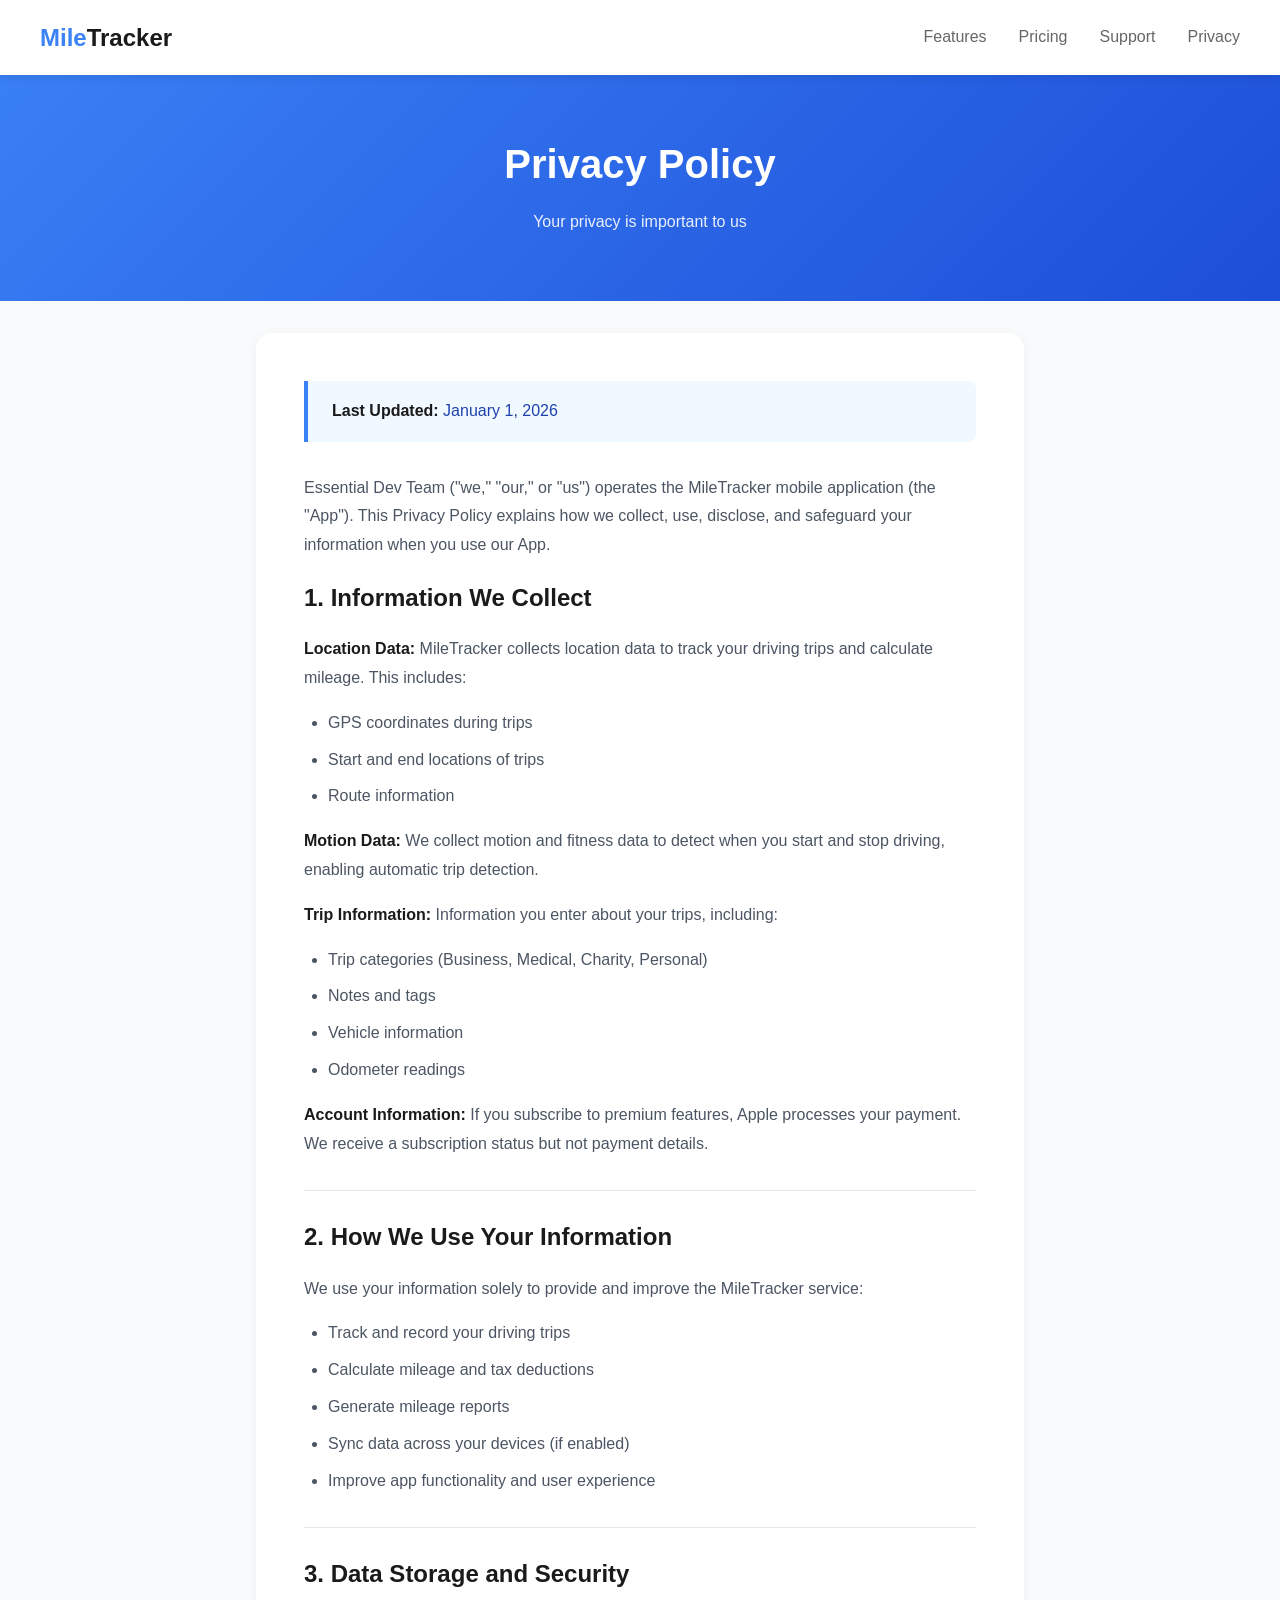
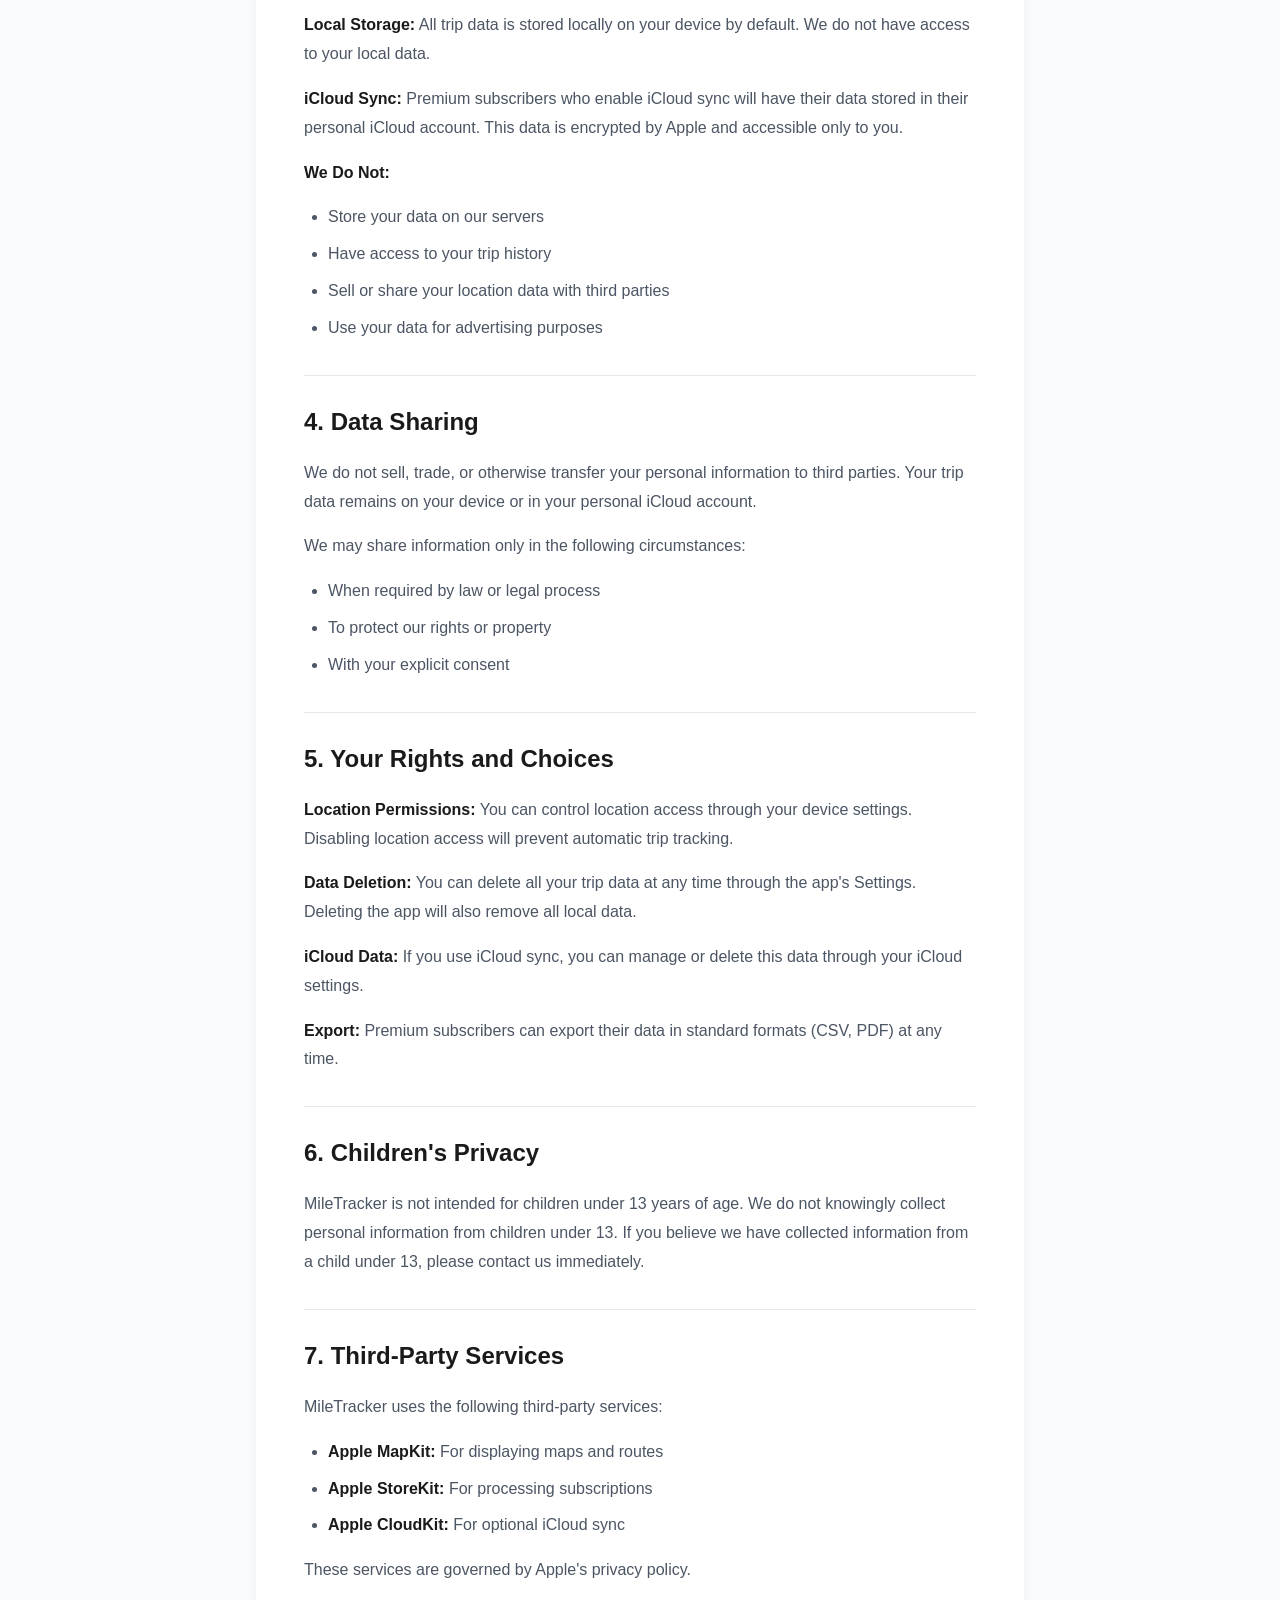
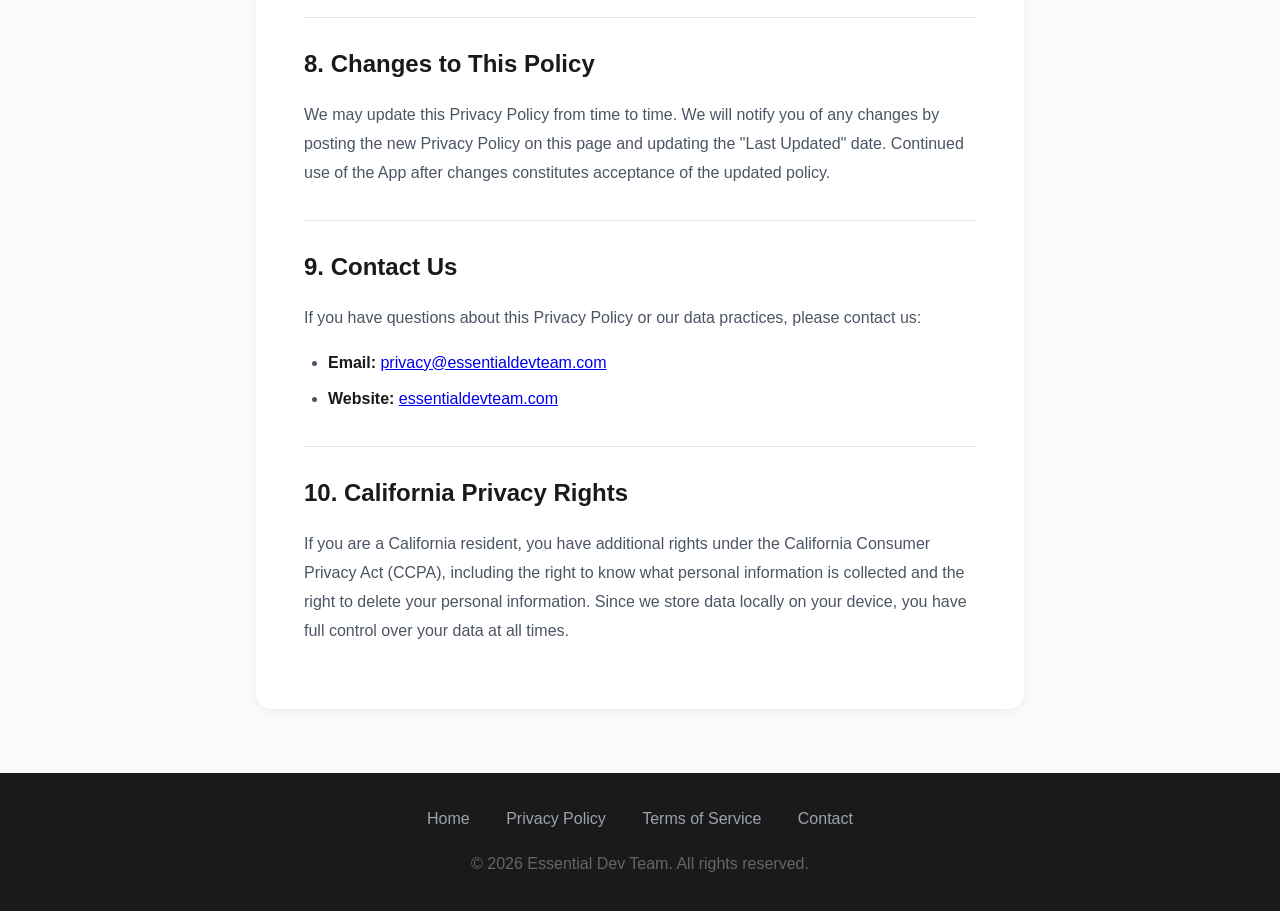
==== privacy.html @ 73c1a6a7 "Add files via upload" ====
<!DOCTYPE html>
<html lang="en">
<head>
    <meta charset="UTF-8">
    <meta name="viewport" content="width=device-width, initial-scale=1.0">
    <title>Privacy Policy - MileTracker</title>
    <meta name="description" content="MileTracker Privacy Policy. Learn how we collect, use, and protect your data.">
    
    <style>
        * {
            margin: 0;
            padding: 0;
            box-sizing: border-box;
        }
        
        body {
            font-family: -apple-system, BlinkMacSystemFont, 'Segoe UI', Roboto, Oxygen, Ubuntu, sans-serif;
            line-height: 1.8;
            color: #1a1a1a;
            background: #f8fafc;
        }
        
        /* Navigation */
        nav {
            background: white;
            padding: 1rem 2rem;
            position: fixed;
            width: 100%;
            top: 0;
            z-index: 100;
            box-shadow: 0 2px 10px rgba(0,0,0,0.1);
        }
        
        nav .container {
            max-width: 1200px;
            margin: 0 auto;
            display: flex;
            justify-content: space-between;
            align-items: center;
        }
        
        .logo {
            font-size: 1.5rem;
            font-weight: 700;
            color: #3B82F6;
            text-decoration: none;
        }
        
        .logo span {
            color: #1a1a1a;
        }
        
        nav ul {
            display: flex;
            list-style: none;
            gap: 2rem;
        }
        
        nav a {
            text-decoration: none;
            color: #666;
            font-weight: 500;
            transition: color 0.3s;
        }
        
        nav a:hover {
            color: #3B82F6;
        }
        
        /* Header */
        .header {
            background: linear-gradient(135deg, #3B82F6 0%, #1D4ED8 100%);
            padding: 8rem 2rem 4rem;
            text-align: center;
            color: white;
        }
        
        .header h1 {
            font-size: 2.5rem;
            margin-bottom: 0.5rem;
        }
        
        .header p {
            opacity: 0.9;
        }
        
        /* Content */
        .content {
            max-width: 800px;
            margin: 2rem auto 4rem;
            padding: 0 1rem;
        }
        
        .policy-card {
            background: white;
            border-radius: 16px;
            padding: 3rem;
            box-shadow: 0 2px 10px rgba(0,0,0,0.05);
        }
        
        .policy-card h2 {
            color: #1a1a1a;
            font-size: 1.5rem;
            margin-top: 2rem;
            margin-bottom: 1rem;
            padding-top: 1.5rem;
            border-top: 1px solid #e5e7eb;
        }
        
        .policy-card h2:first-of-type {
            margin-top: 0;
            padding-top: 0;
            border-top: none;
        }
        
        .policy-card p {
            color: #4b5563;
            margin-bottom: 1rem;
        }
        
        .policy-card ul {
            color: #4b5563;
            margin-left: 1.5rem;
            margin-bottom: 1rem;
        }
        
        .policy-card li {
            margin-bottom: 0.5rem;
        }
        
        .policy-card strong {
            color: #1a1a1a;
        }
        
        .last-updated {
            background: #f0f9ff;
            border-left: 4px solid #3B82F6;
            padding: 1rem 1.5rem;
            margin-bottom: 2rem;
            border-radius: 0 8px 8px 0;
        }
        
        .last-updated p {
            margin: 0;
            color: #1e40af;
        }
        
        /* Footer */
        footer {
            background: #1a1a1a;
            color: white;
            padding: 2rem;
            text-align: center;
        }
        
        footer a {
            color: #9ca3af;
            text-decoration: none;
            margin: 0 1rem;
        }
        
        footer a:hover {
            color: #3B82F6;
        }
        
        footer p {
            margin-top: 1rem;
            color: #666;
        }
        
        @media (max-width: 768px) {
            nav ul {
                display: none;
            }
            
            .header h1 {
                font-size: 2rem;
            }
            
            .policy-card {
                padding: 1.5rem;
            }
        }
    </style>
</head>
<body>
    <!-- Navigation -->
    <nav>
        <div class="container">
            <a href="index.html" class="logo">Mile<span>Tracker</span></a>
            <ul>
                <li><a href="index.html#features">Features</a></li>
                <li><a href="index.html#pricing">Pricing</a></li>
                <li><a href="support.html">Support</a></li>
                <li><a href="privacy.html">Privacy</a></li>
            </ul>
        </div>
    </nav>

    <!-- Header -->
    <section class="header">
        <h1>Privacy Policy</h1>
        <p>Your privacy is important to us</p>
    </section>

    <!-- Content -->
    <div class="content">
        <div class="policy-card">
            <div class="last-updated">
                <p><strong>Last Updated:</strong> January 1, 2026</p>
            </div>

            <p>Essential Dev Team ("we," "our," or "us") operates the MileTracker mobile application (the "App"). This Privacy Policy explains how we collect, use, disclose, and safeguard your information when you use our App.</p>

            <h2>1. Information We Collect</h2>
            
            <p><strong>Location Data:</strong> MileTracker collects location data to track your driving trips and calculate mileage. This includes:</p>
            <ul>
                <li>GPS coordinates during trips</li>
                <li>Start and end locations of trips</li>
                <li>Route information</li>
            </ul>
            
            <p><strong>Motion Data:</strong> We collect motion and fitness data to detect when you start and stop driving, enabling automatic trip detection.</p>
            
            <p><strong>Trip Information:</strong> Information you enter about your trips, including:</p>
            <ul>
                <li>Trip categories (Business, Medical, Charity, Personal)</li>
                <li>Notes and tags</li>
                <li>Vehicle information</li>
                <li>Odometer readings</li>
            </ul>
            
            <p><strong>Account Information:</strong> If you subscribe to premium features, Apple processes your payment. We receive a subscription status but not payment details.</p>

            <h2>2. How We Use Your Information</h2>
            
            <p>We use your information solely to provide and improve the MileTracker service:</p>
            <ul>
                <li>Track and record your driving trips</li>
                <li>Calculate mileage and tax deductions</li>
                <li>Generate mileage reports</li>
                <li>Sync data across your devices (if enabled)</li>
                <li>Improve app functionality and user experience</li>
            </ul>

            <h2>3. Data Storage and Security</h2>
            
            <p><strong>Local Storage:</strong> All trip data is stored locally on your device by default. We do not have access to your local data.</p>
            
            <p><strong>iCloud Sync:</strong> Premium subscribers who enable iCloud sync will have their data stored in their personal iCloud account. This data is encrypted by Apple and accessible only to you.</p>
            
            <p><strong>We Do Not:</strong></p>
            <ul>
                <li>Store your data on our servers</li>
                <li>Have access to your trip history</li>
                <li>Sell or share your location data with third parties</li>
                <li>Use your data for advertising purposes</li>
            </ul>

            <h2>4. Data Sharing</h2>
            
            <p>We do not sell, trade, or otherwise transfer your personal information to third parties. Your trip data remains on your device or in your personal iCloud account.</p>
            
            <p>We may share information only in the following circumstances:</p>
            <ul>
                <li>When required by law or legal process</li>
                <li>To protect our rights or property</li>
                <li>With your explicit consent</li>
            </ul>

            <h2>5. Your Rights and Choices</h2>
            
            <p><strong>Location Permissions:</strong> You can control location access through your device settings. Disabling location access will prevent automatic trip tracking.</p>
            
            <p><strong>Data Deletion:</strong> You can delete all your trip data at any time through the app's Settings. Deleting the app will also remove all local data.</p>
            
            <p><strong>iCloud Data:</strong> If you use iCloud sync, you can manage or delete this data through your iCloud settings.</p>
            
            <p><strong>Export:</strong> Premium subscribers can export their data in standard formats (CSV, PDF) at any time.</p>

            <h2>6. Children's Privacy</h2>
            
            <p>MileTracker is not intended for children under 13 years of age. We do not knowingly collect personal information from children under 13. If you believe we have collected information from a child under 13, please contact us immediately.</p>

            <h2>7. Third-Party Services</h2>
            
            <p>MileTracker uses the following third-party services:</p>
            <ul>
                <li><strong>Apple MapKit:</strong> For displaying maps and routes</li>
                <li><strong>Apple StoreKit:</strong> For processing subscriptions</li>
                <li><strong>Apple CloudKit:</strong> For optional iCloud sync</li>
            </ul>
            <p>These services are governed by Apple's privacy policy.</p>

            <h2>8. Changes to This Policy</h2>
            
            <p>We may update this Privacy Policy from time to time. We will notify you of any changes by posting the new Privacy Policy on this page and updating the "Last Updated" date. Continued use of the App after changes constitutes acceptance of the updated policy.</p>

            <h2>9. Contact Us</h2>
            
            <p>If you have questions about this Privacy Policy or our data practices, please contact us:</p>
            <ul>
                <li><strong>Email:</strong> <a href="mailto:privacy@essentialdevteam.com">privacy@essentialdevteam.com</a></li>
                <li><strong>Website:</strong> <a href="https://essentialdevteam.com">essentialdevteam.com</a></li>
            </ul>

            <h2>10. California Privacy Rights</h2>
            
            <p>If you are a California resident, you have additional rights under the California Consumer Privacy Act (CCPA), including the right to know what personal information is collected and the right to delete your personal information. Since we store data locally on your device, you have full control over your data at all times.</p>
        </div>
    </div>

    <!-- Footer -->
    <footer>
        <div>
            <a href="index.html">Home</a>
            <a href="privacy.html">Privacy Policy</a>
            <a href="terms.html">Terms of Service</a>
            <a href="mailto:support@essentialdevteam.com">Contact</a>
        </div>
        <p>© 2026 Essential Dev Team. All rights reserved.</p>
    </footer>
</body>
</html>
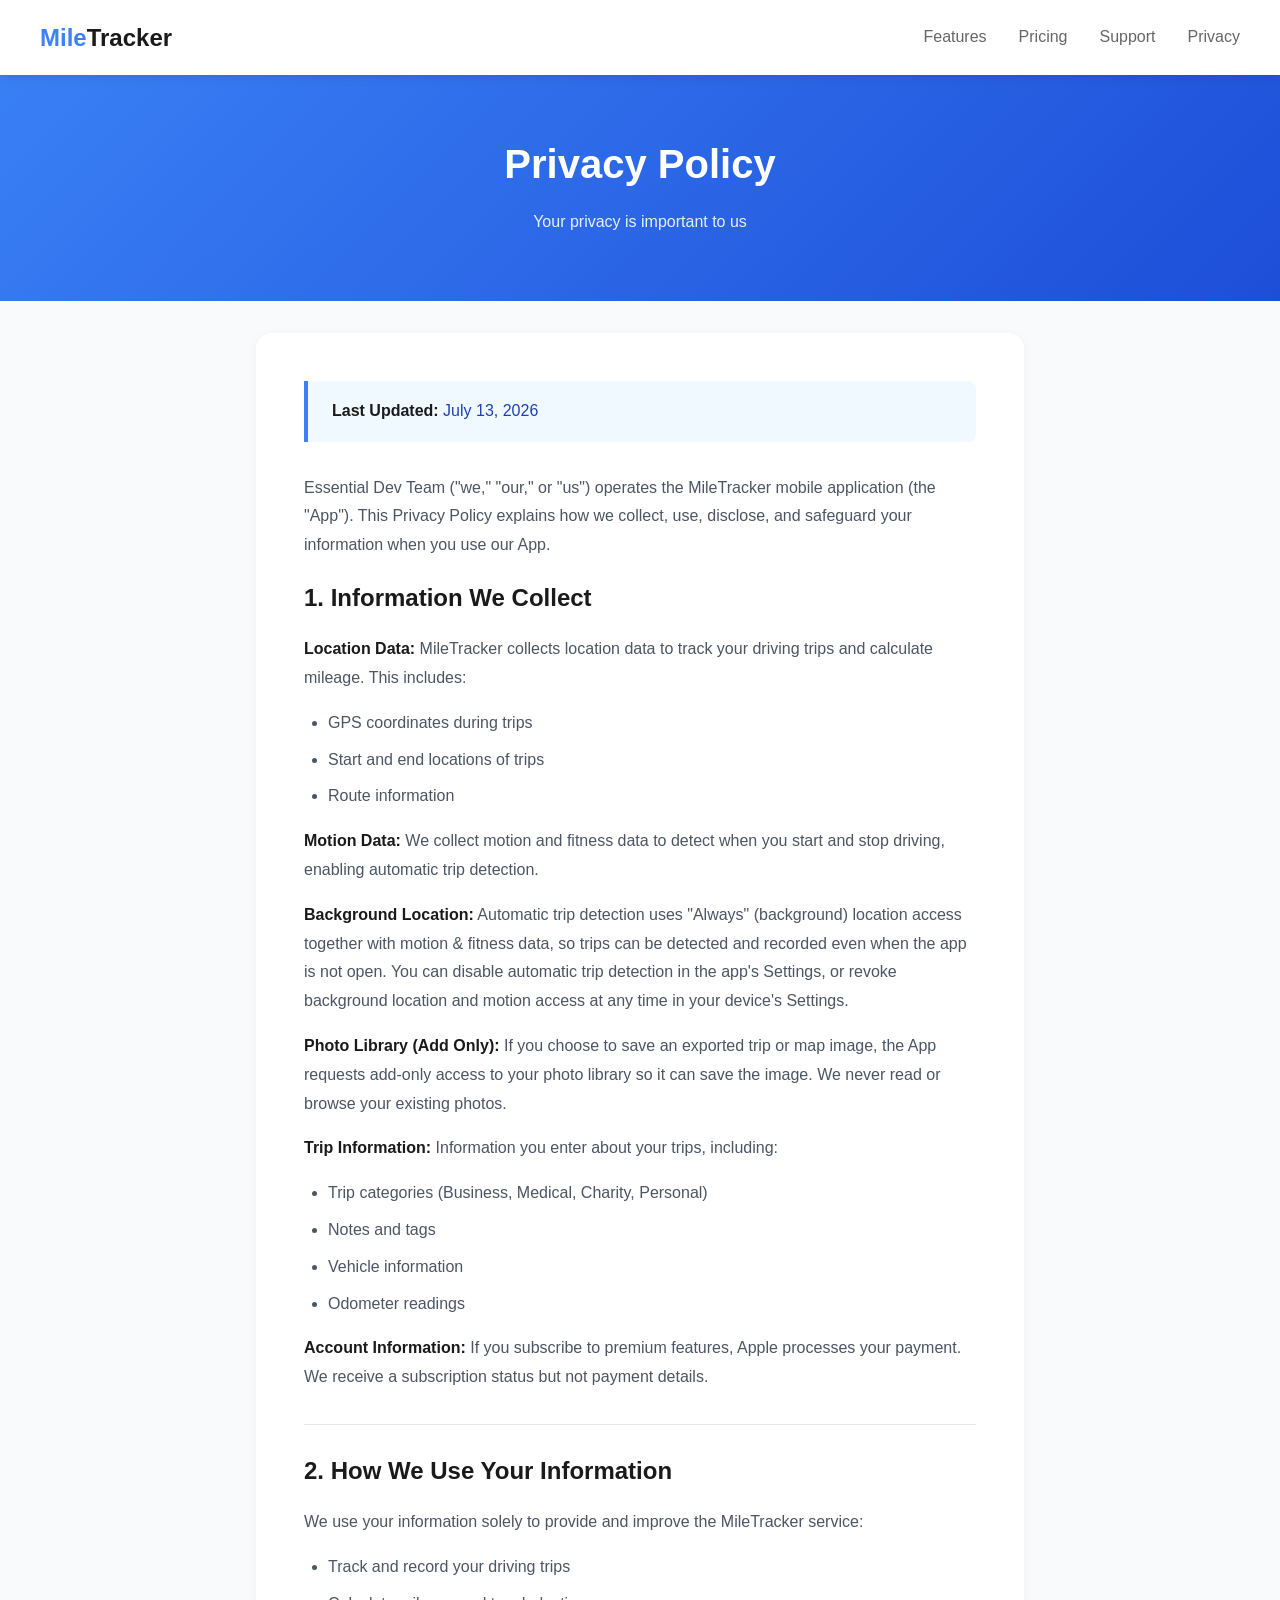
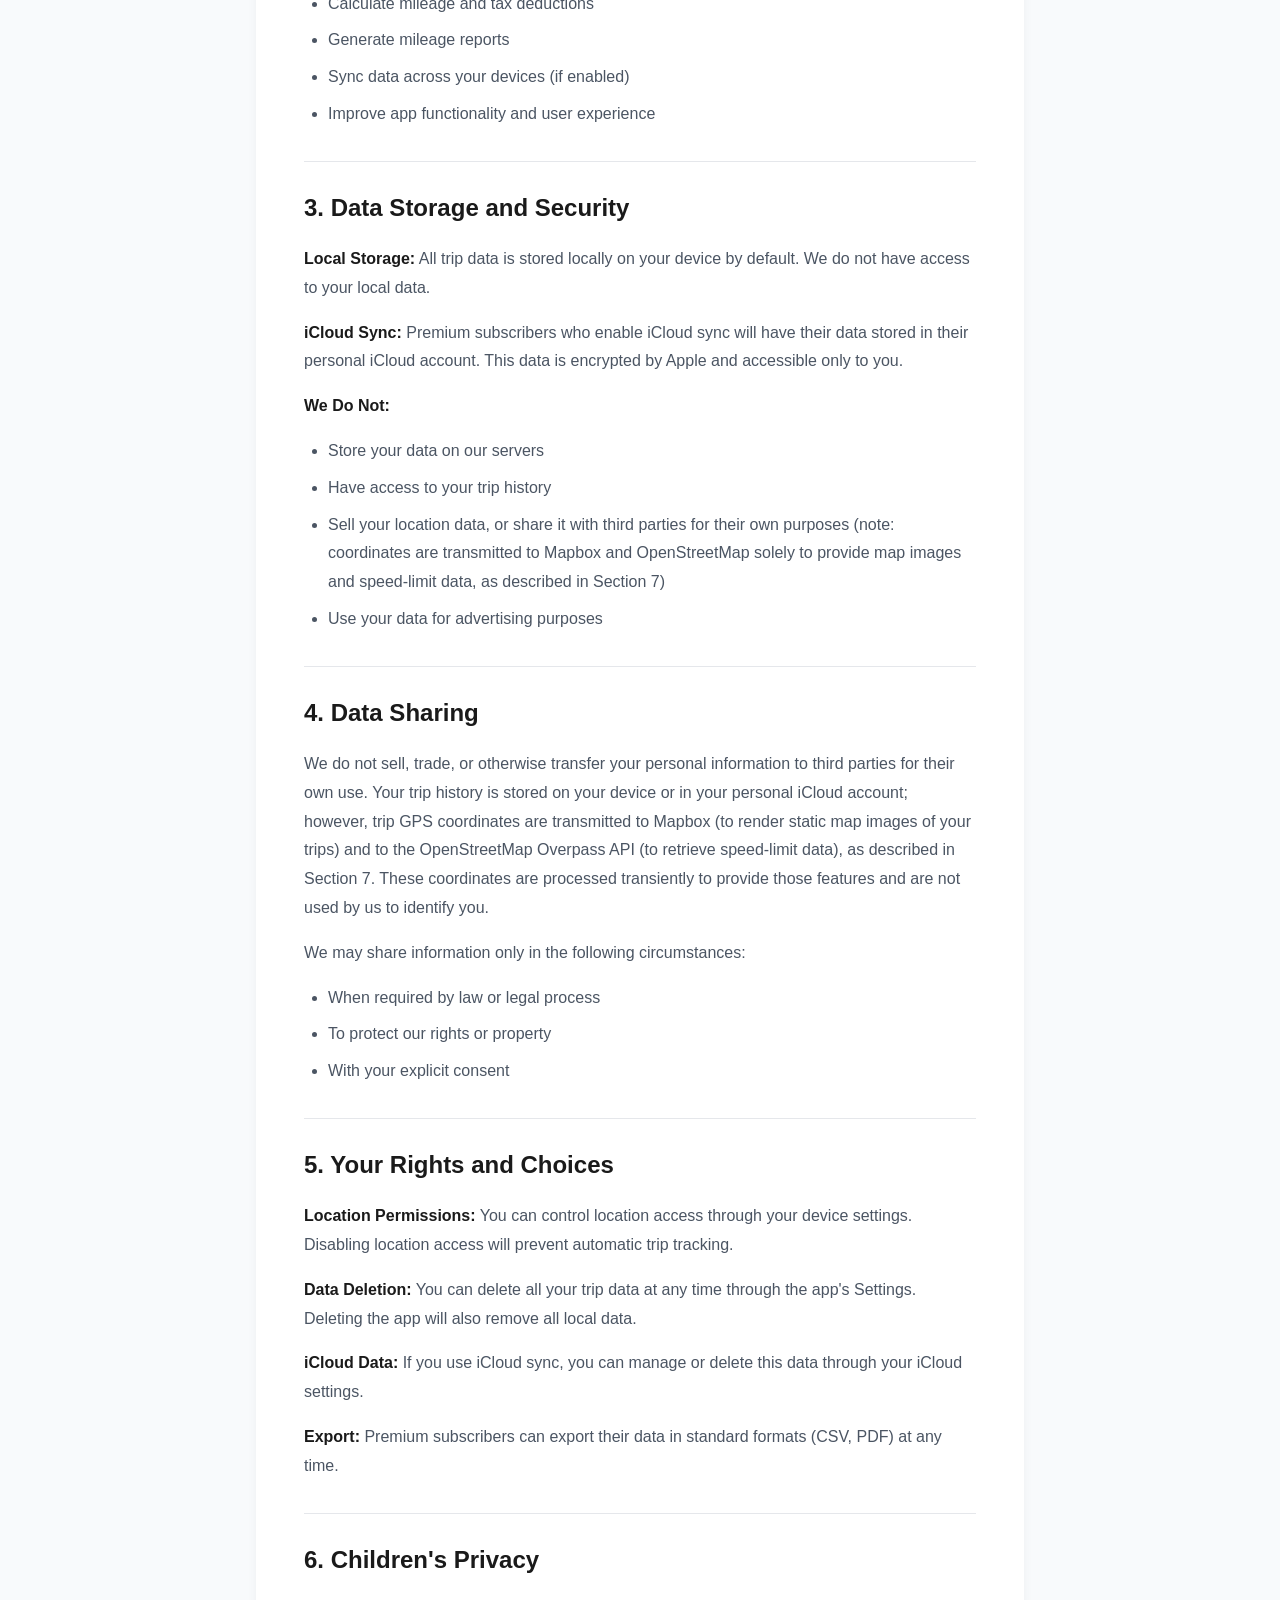
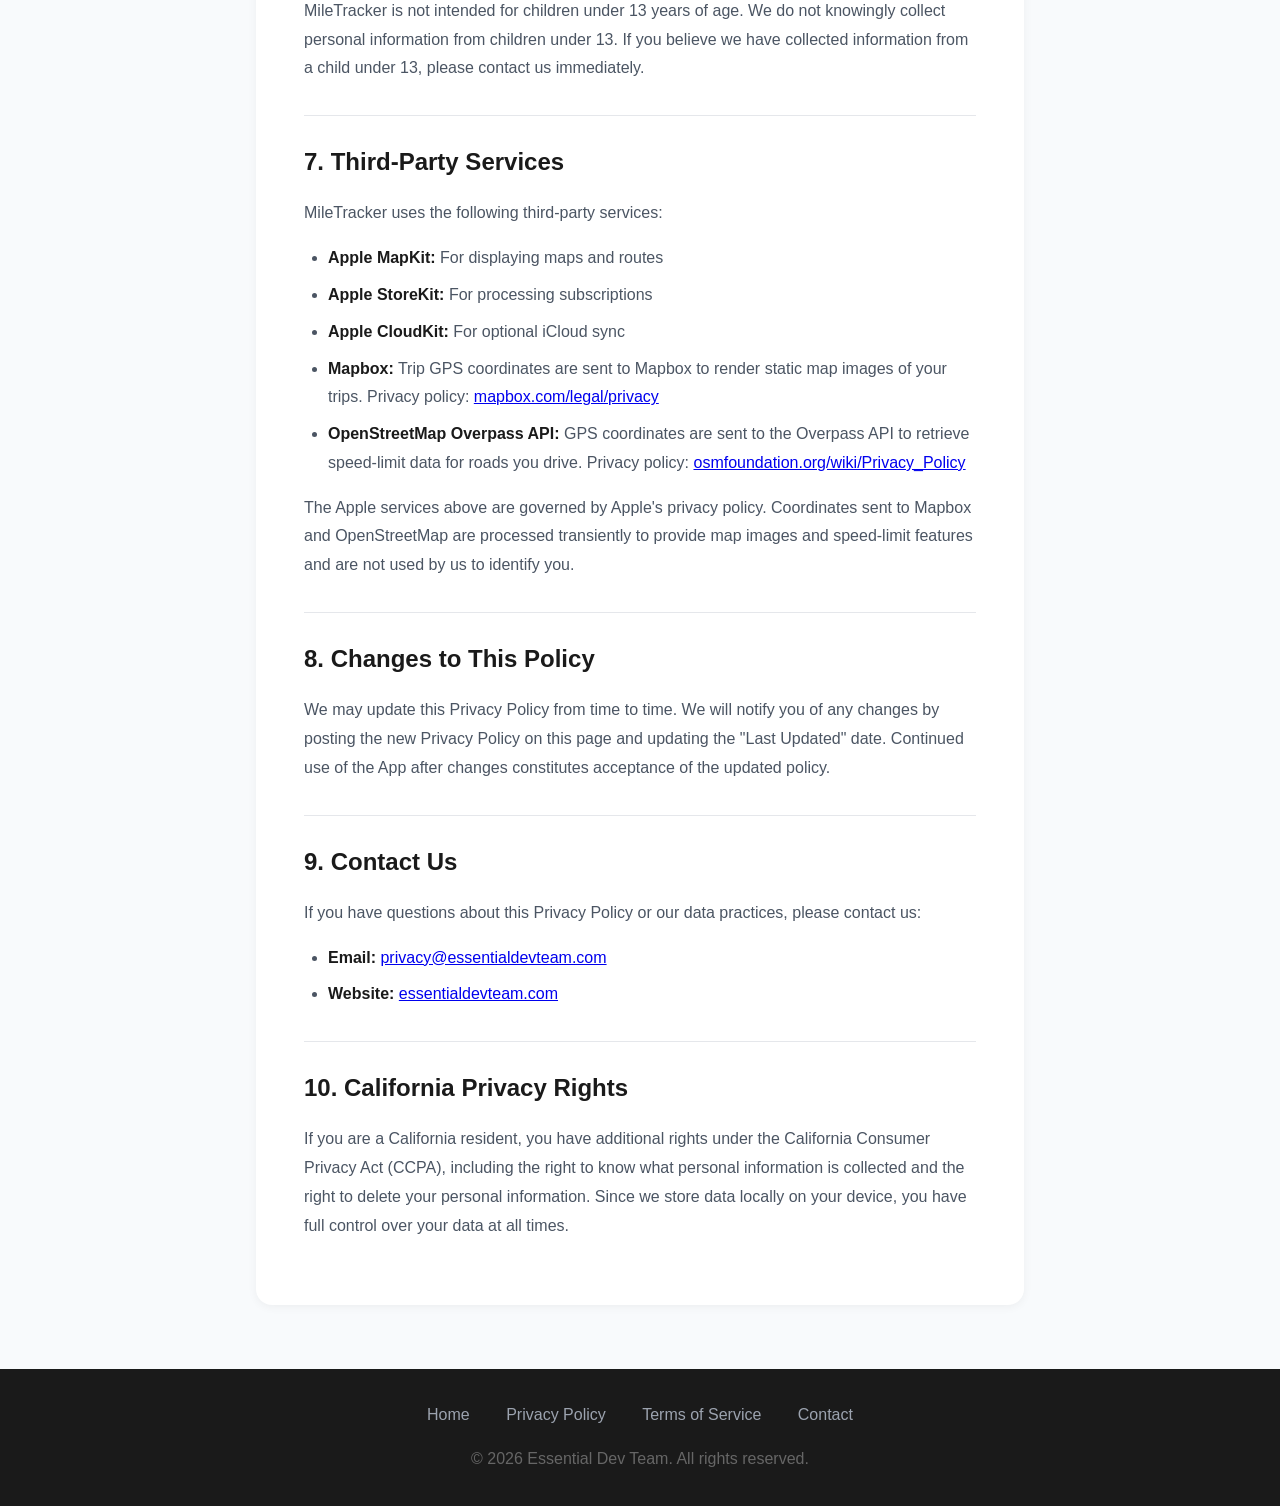
==== commit f7c348d7: "Update privacy policy — accurate backend/third-party disclosures" ====
--- a/privacy.html
+++ b/privacy.html
@@ -207,7 +207,7 @@
     <div class="content">
         <div class="policy-card">
             <div class="last-updated">
-                <p><strong>Last Updated:</strong> January 1, 2026</p>
+                <p><strong>Last Updated:</strong> July 13, 2026</p>
             </div>
 
             <p>Essential Dev Team ("we," "our," or "us") operates the MileTracker mobile application (the "App"). This Privacy Policy explains how we collect, use, disclose, and safeguard your information when you use our App.</p>
@@ -222,6 +222,10 @@
             </ul>
             
             <p><strong>Motion Data:</strong> We collect motion and fitness data to detect when you start and stop driving, enabling automatic trip detection.</p>
+
+            <p><strong>Background Location:</strong> Automatic trip detection uses "Always" (background) location access together with motion &amp; fitness data, so trips can be detected and recorded even when the app is not open. You can disable automatic trip detection in the app's Settings, or revoke background location and motion access at any time in your device's Settings.</p>
+
+            <p><strong>Photo Library (Add Only):</strong> If you choose to save an exported trip or map image, the App requests add-only access to your photo library so it can save the image. We never read or browse your existing photos.</p>
             
             <p><strong>Trip Information:</strong> Information you enter about your trips, including:</p>
             <ul>
@@ -254,13 +258,13 @@
             <ul>
                 <li>Store your data on our servers</li>
                 <li>Have access to your trip history</li>
-                <li>Sell or share your location data with third parties</li>
+                <li>Sell your location data, or share it with third parties for their own purposes (note: coordinates are transmitted to Mapbox and OpenStreetMap solely to provide map images and speed-limit data, as described in Section 7)</li>
                 <li>Use your data for advertising purposes</li>
             </ul>
 
             <h2>4. Data Sharing</h2>
             
-            <p>We do not sell, trade, or otherwise transfer your personal information to third parties. Your trip data remains on your device or in your personal iCloud account.</p>
+            <p>We do not sell, trade, or otherwise transfer your personal information to third parties for their own use. Your trip history is stored on your device or in your personal iCloud account; however, trip GPS coordinates are transmitted to Mapbox (to render static map images of your trips) and to the OpenStreetMap Overpass API (to retrieve speed-limit data), as described in Section 7. These coordinates are processed transiently to provide those features and are not used by us to identify you.</p>
             
             <p>We may share information only in the following circumstances:</p>
             <ul>
@@ -290,8 +294,10 @@
                 <li><strong>Apple MapKit:</strong> For displaying maps and routes</li>
                 <li><strong>Apple StoreKit:</strong> For processing subscriptions</li>
                 <li><strong>Apple CloudKit:</strong> For optional iCloud sync</li>
-            </ul>
-            <p>These services are governed by Apple's privacy policy.</p>
+                <li><strong>Mapbox:</strong> Trip GPS coordinates are sent to Mapbox to render static map images of your trips. Privacy policy: <a href="https://www.mapbox.com/legal/privacy" target="_blank" rel="noopener">mapbox.com/legal/privacy</a></li>
+                <li><strong>OpenStreetMap Overpass API:</strong> GPS coordinates are sent to the Overpass API to retrieve speed-limit data for roads you drive. Privacy policy: <a href="https://osmfoundation.org/wiki/Privacy_Policy" target="_blank" rel="noopener">osmfoundation.org/wiki/Privacy_Policy</a></li>
+            </ul>
+            <p>The Apple services above are governed by Apple's privacy policy. Coordinates sent to Mapbox and OpenStreetMap are processed transiently to provide map images and speed-limit features and are not used by us to identify you.</p>
 
             <h2>8. Changes to This Policy</h2>
             
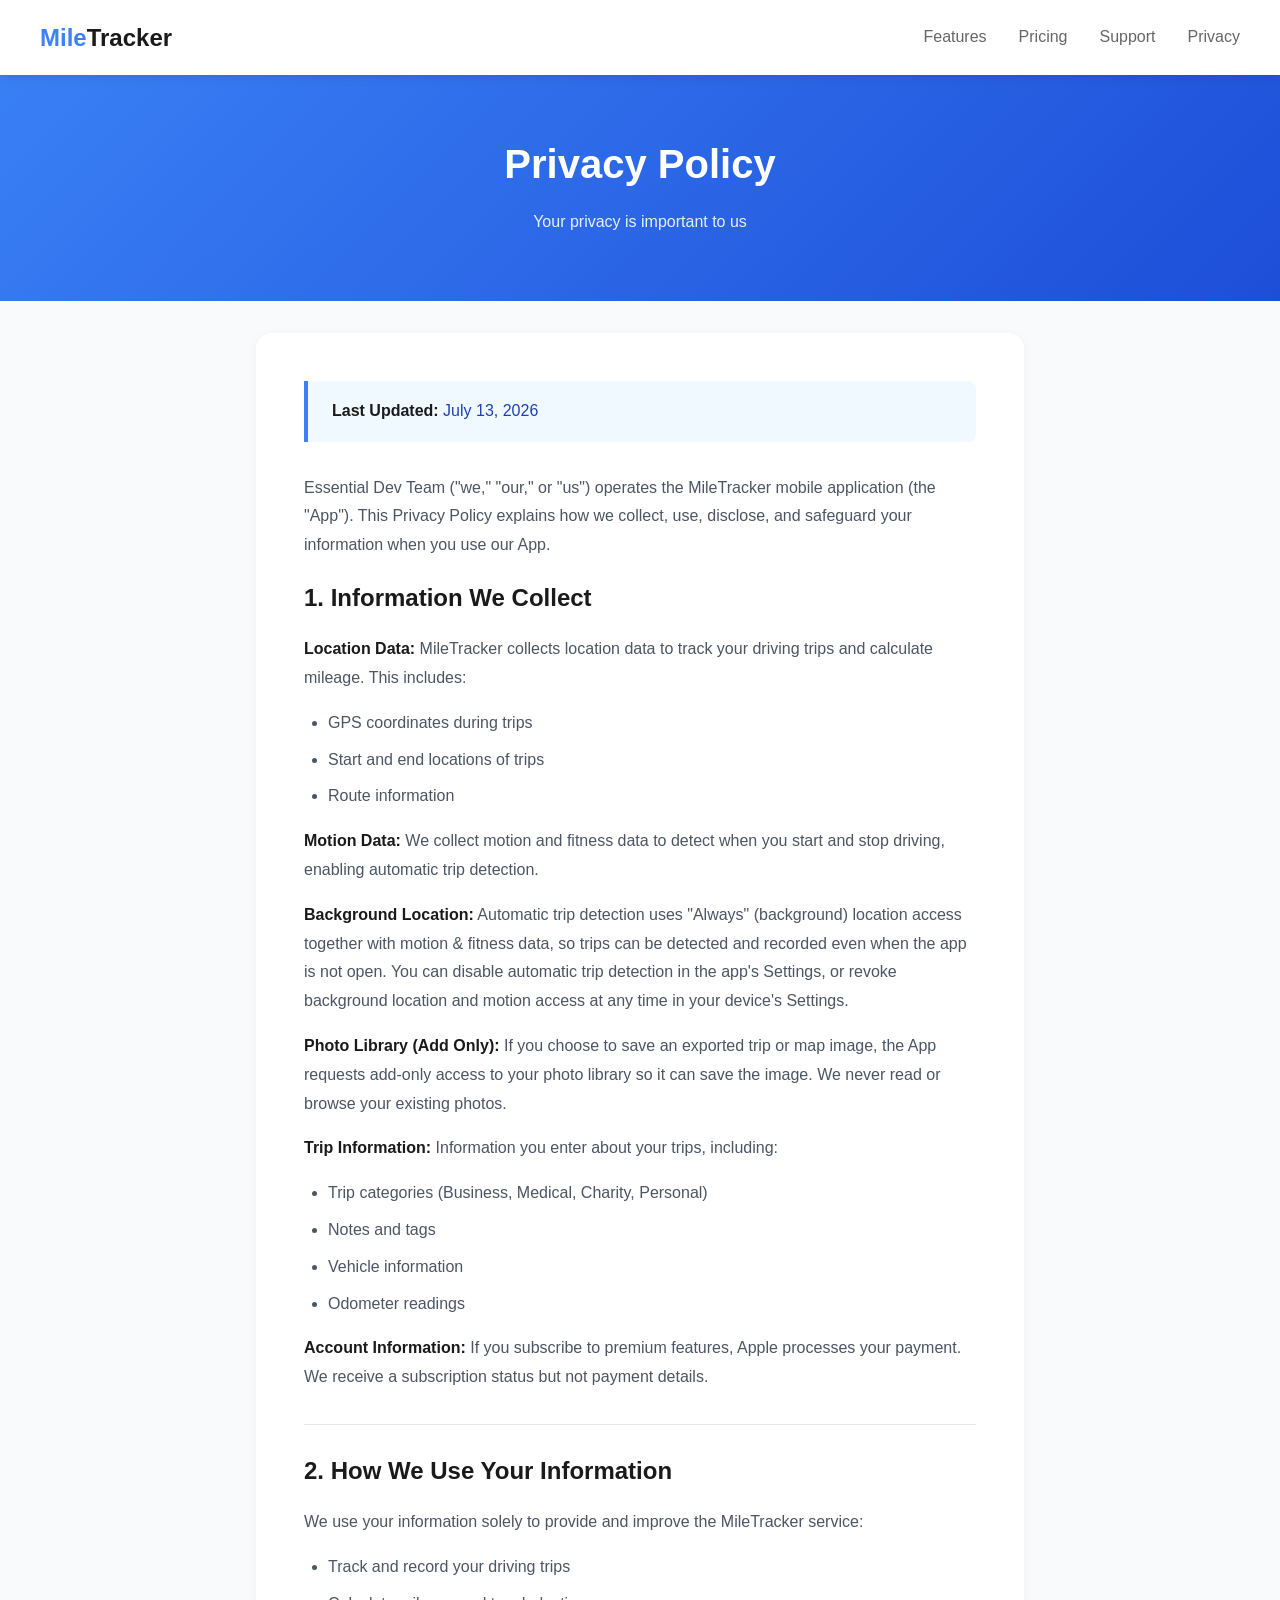
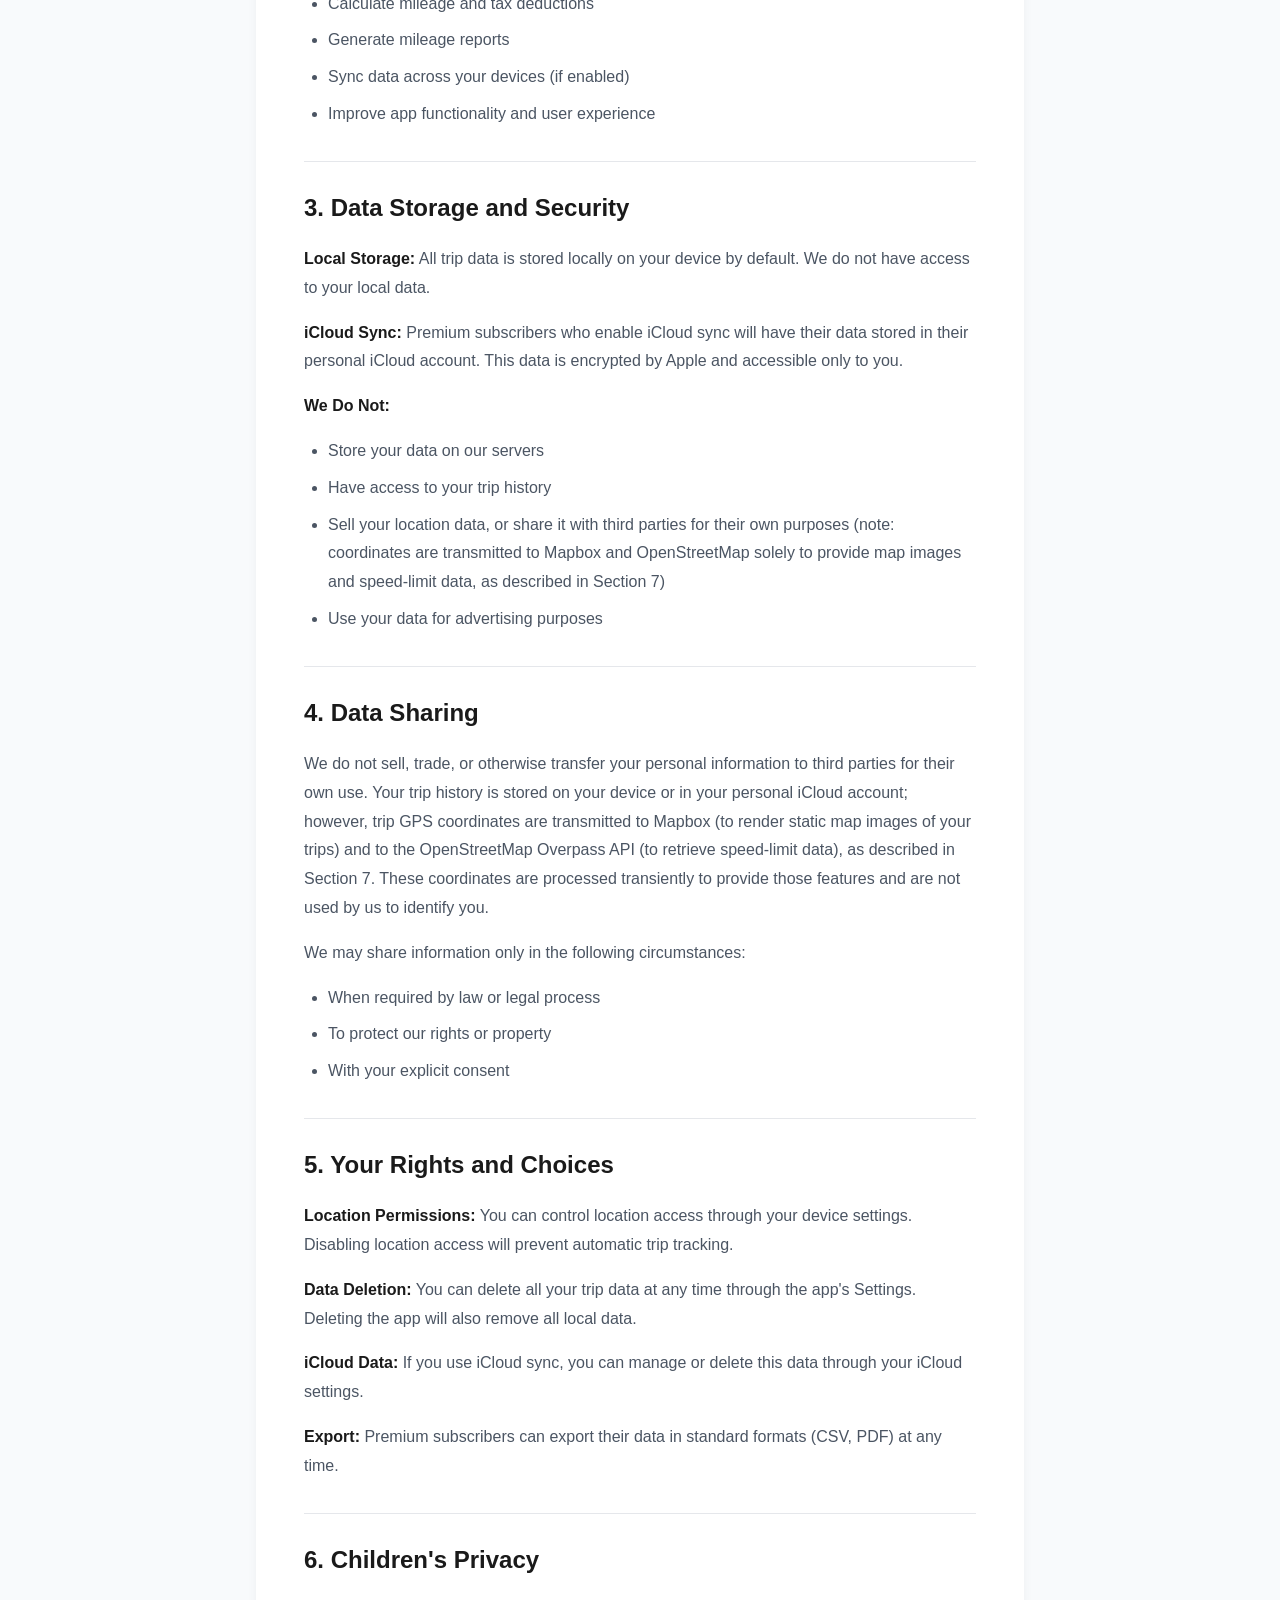
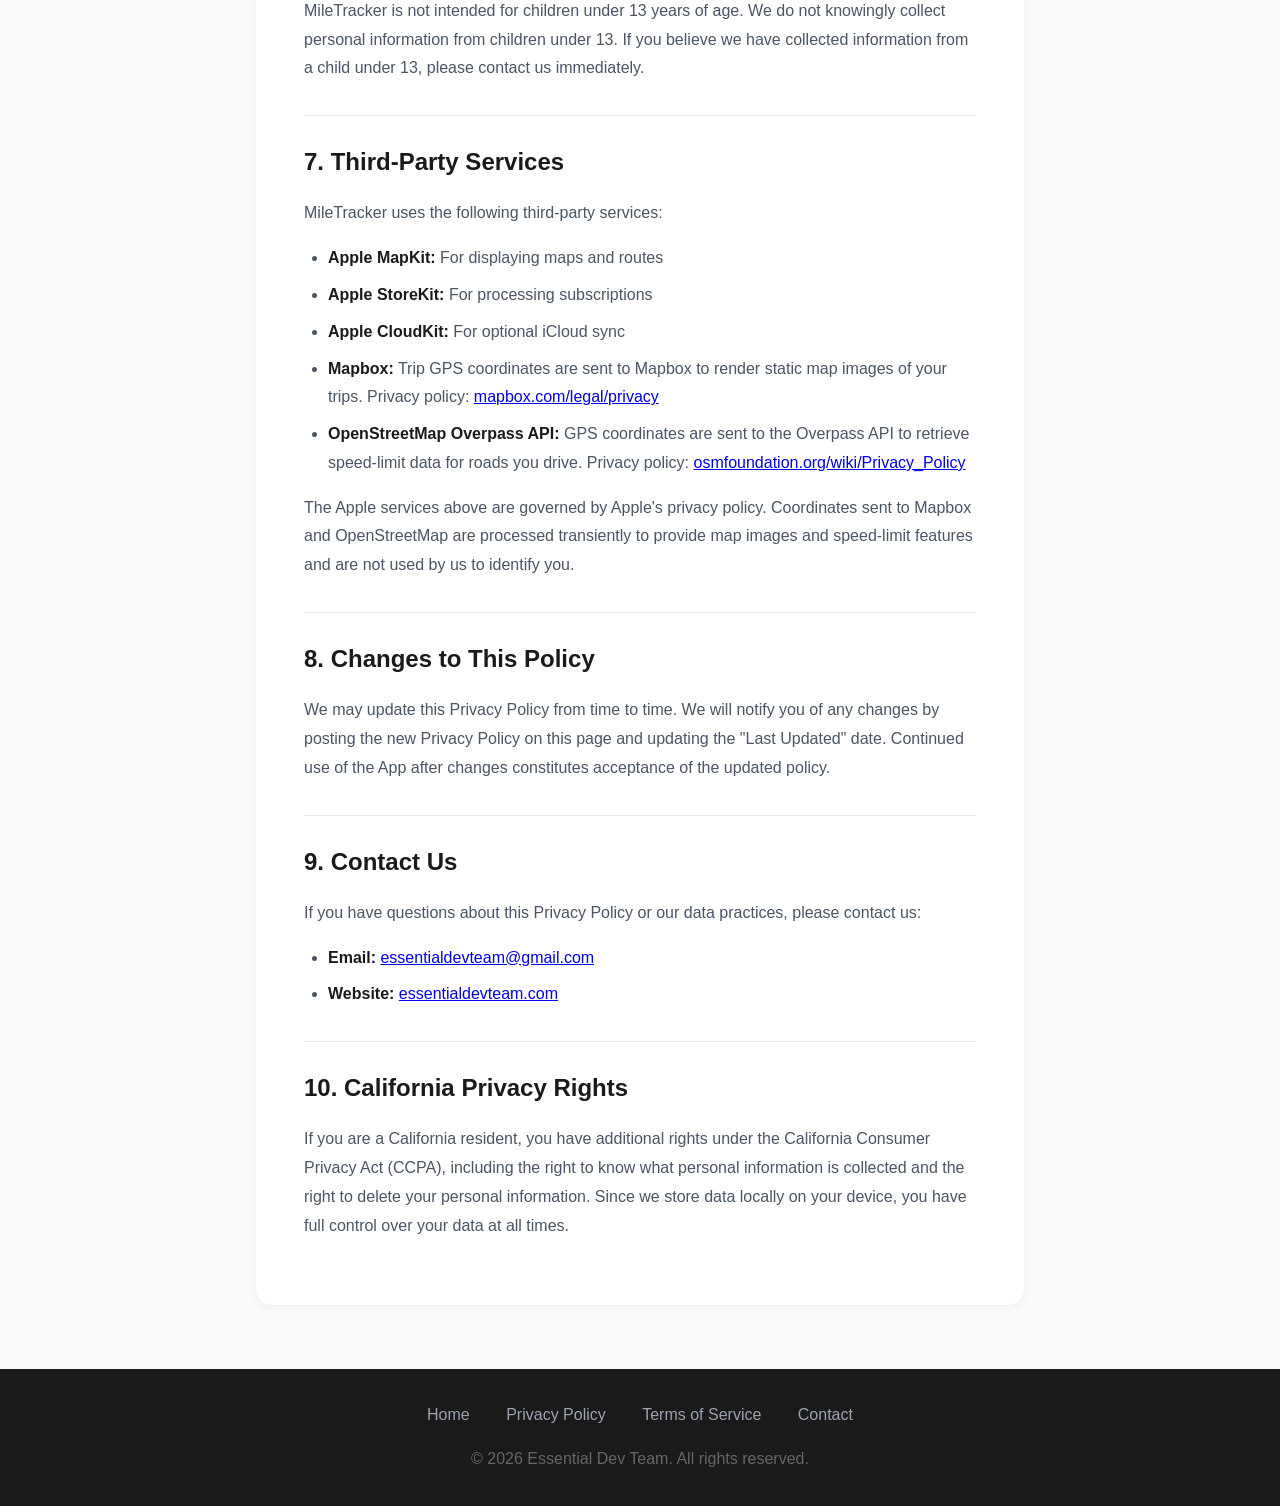
==== commit bc8e7aff: "Fix contact email to essentialdevteam@gmail.com" ====
--- a/privacy.html
+++ b/privacy.html
@@ -307,7 +307,7 @@
             
             <p>If you have questions about this Privacy Policy or our data practices, please contact us:</p>
             <ul>
-                <li><strong>Email:</strong> <a href="mailto:privacy@essentialdevteam.com">privacy@essentialdevteam.com</a></li>
+                <li><strong>Email:</strong> <a href="mailto:essentialdevteam@gmail.com">essentialdevteam@gmail.com</a></li>
                 <li><strong>Website:</strong> <a href="https://essentialdevteam.com">essentialdevteam.com</a></li>
             </ul>
 
@@ -323,7 +323,7 @@
             <a href="index.html">Home</a>
             <a href="privacy.html">Privacy Policy</a>
             <a href="terms.html">Terms of Service</a>
-            <a href="mailto:support@essentialdevteam.com">Contact</a>
+            <a href="mailto:essentialdevteam@gmail.com">Contact</a>
         </div>
         <p>© 2026 Essential Dev Team. All rights reserved.</p>
     </footer>
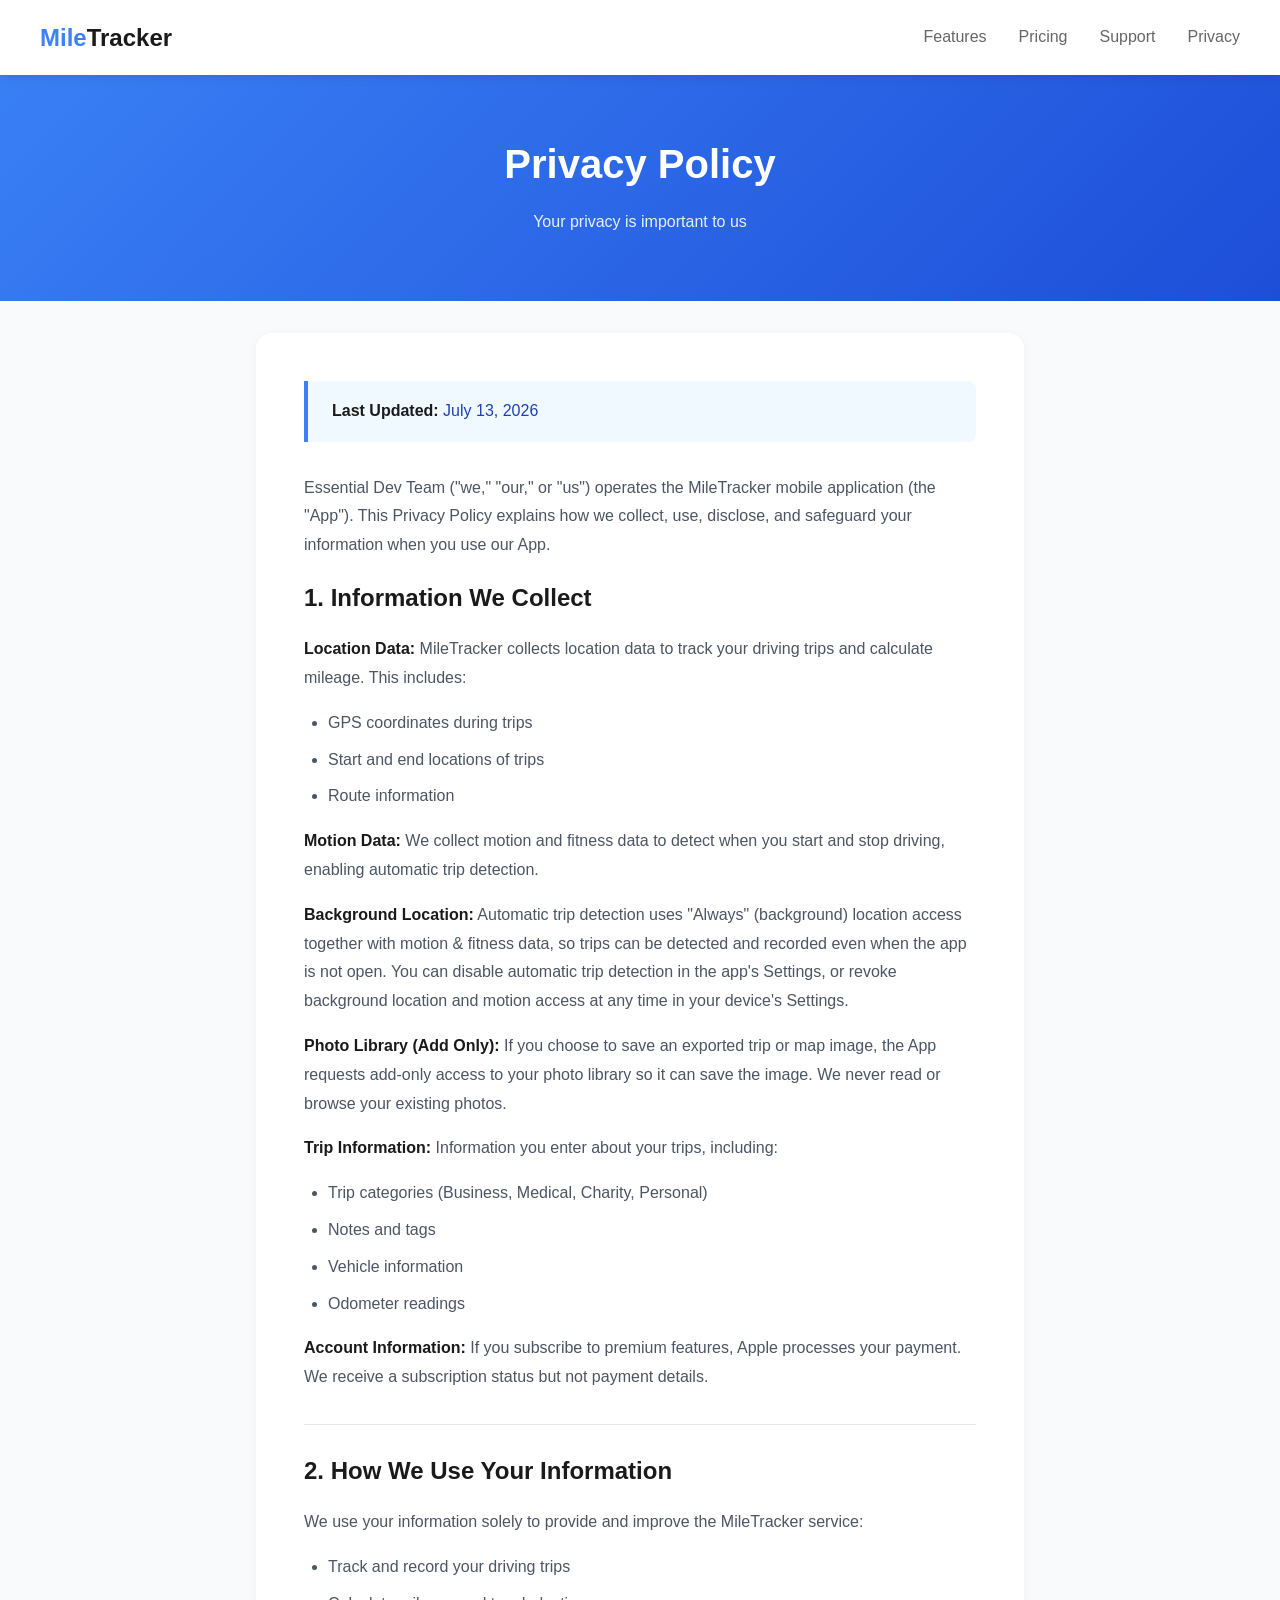
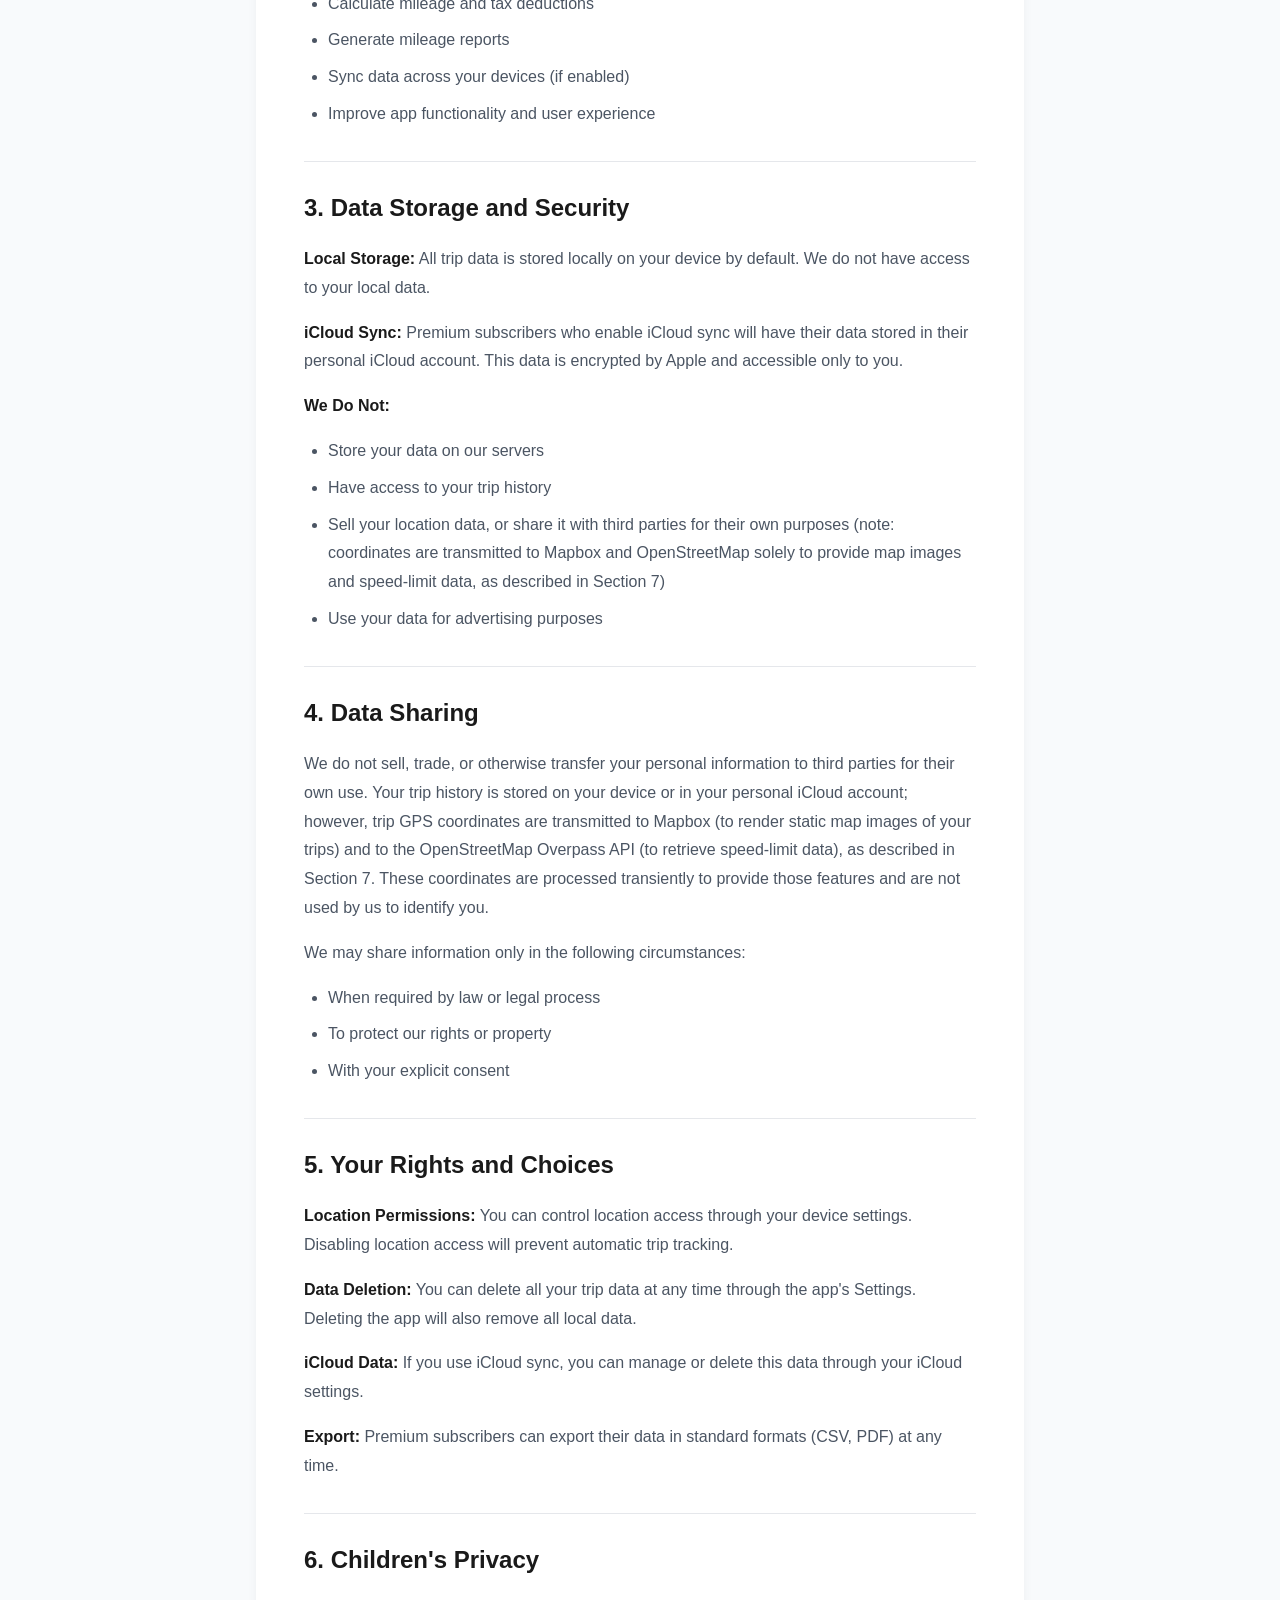
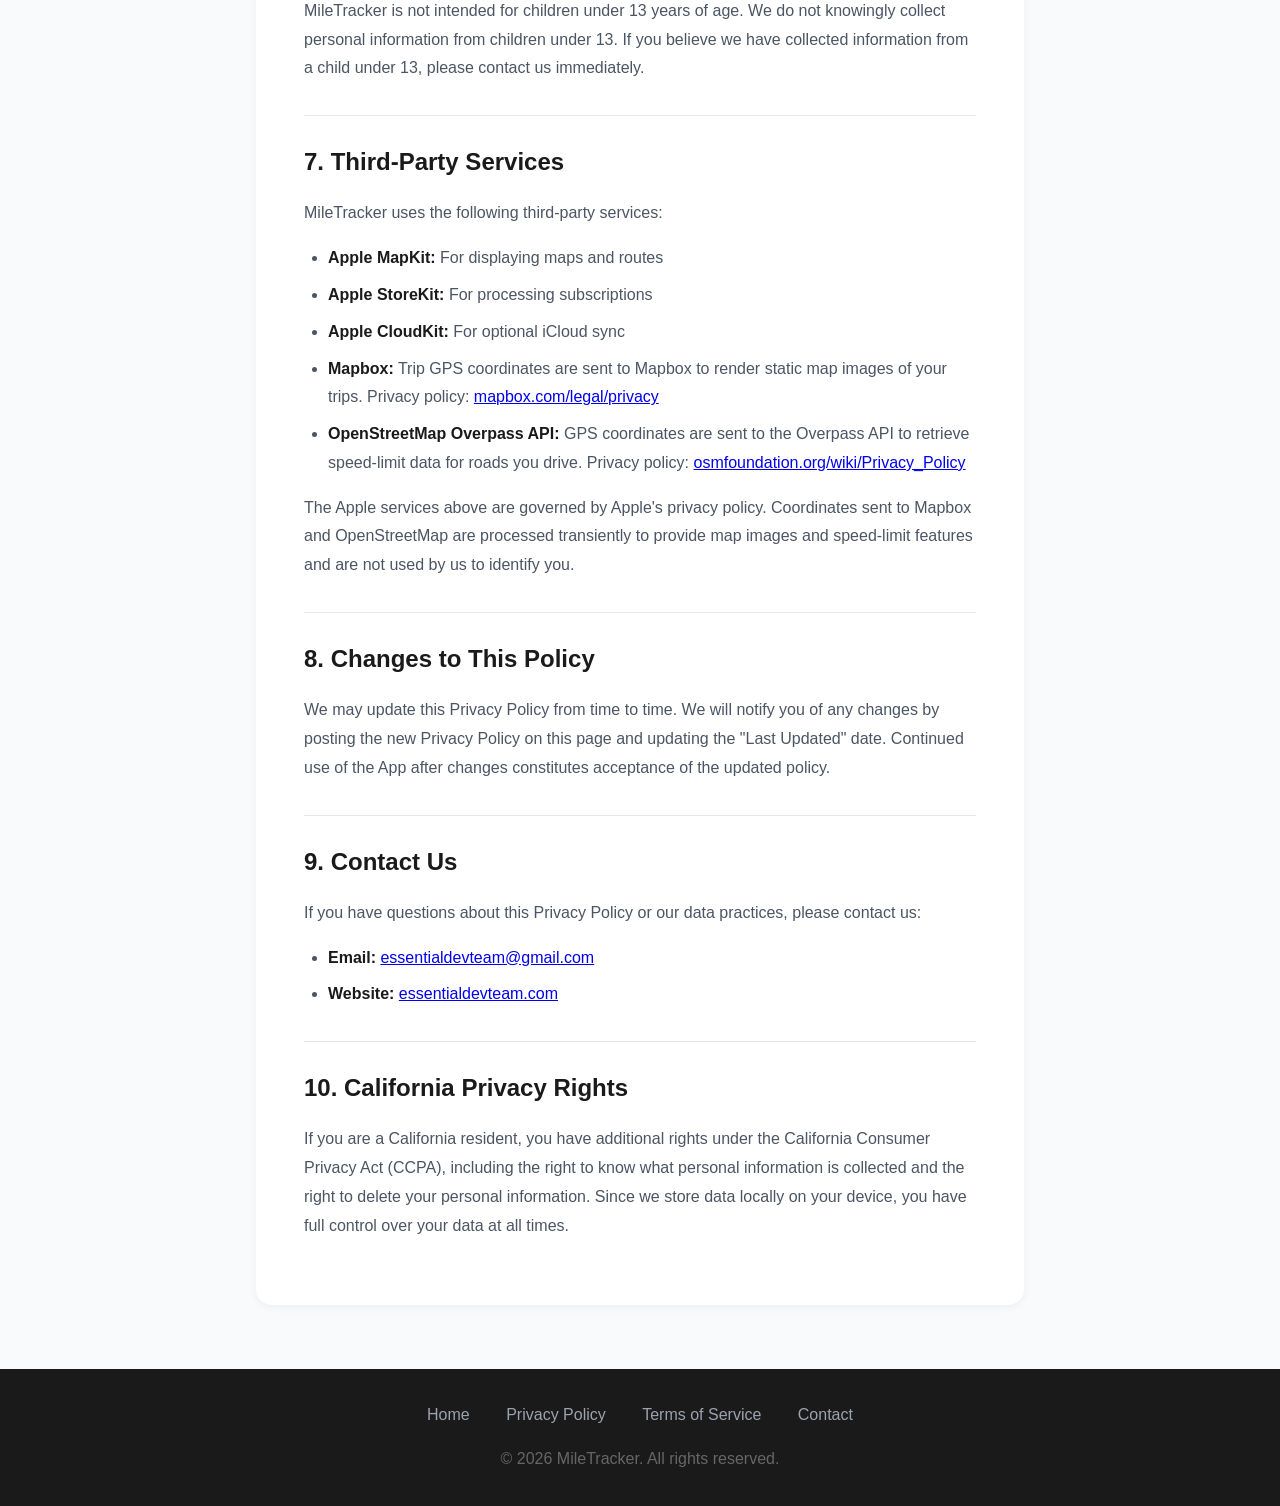
==== commit 638941b2: "Copyright footer name -> MileTracker" ====
--- a/privacy.html
+++ b/privacy.html
@@ -325,7 +325,7 @@
             <a href="terms.html">Terms of Service</a>
             <a href="mailto:essentialdevteam@gmail.com">Contact</a>
         </div>
-        <p>© 2026 Essential Dev Team. All rights reserved.</p>
+        <p>© 2026 MileTracker. All rights reserved.</p>
     </footer>
 </body>
 </html>
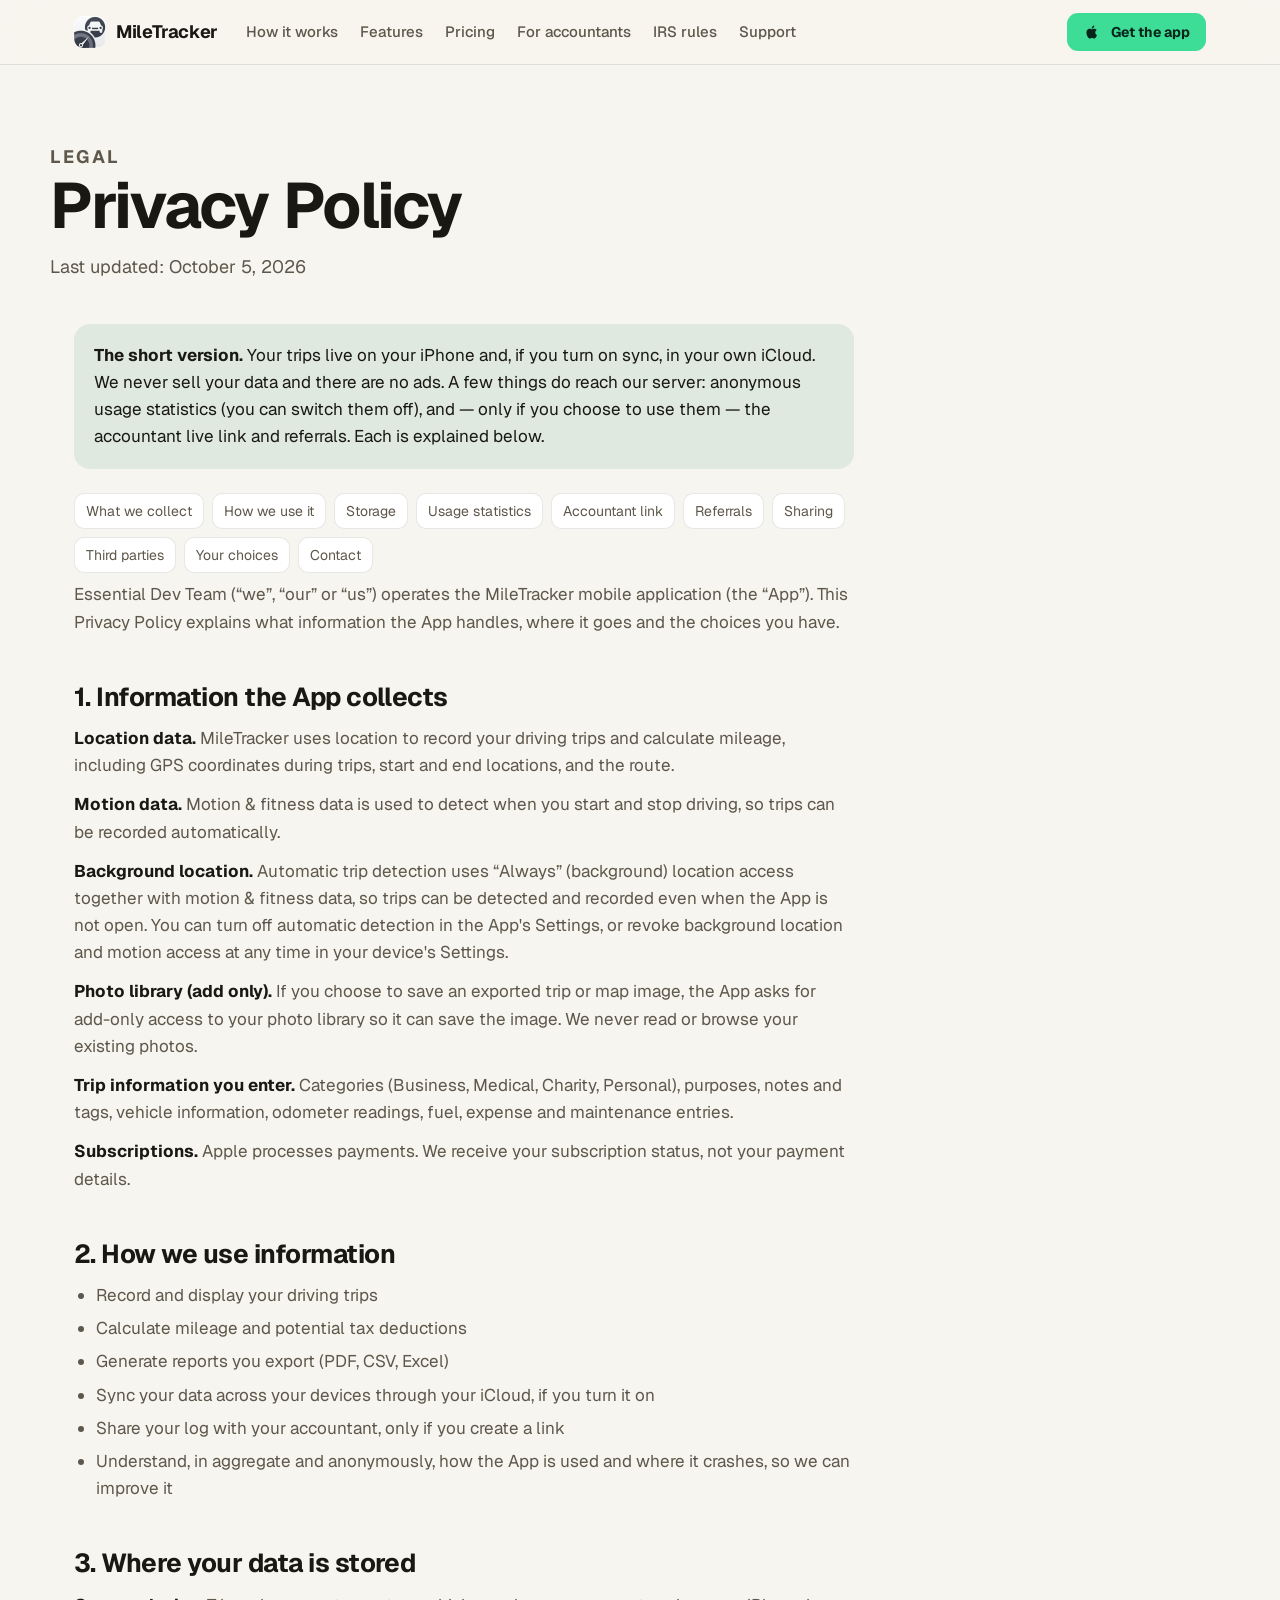
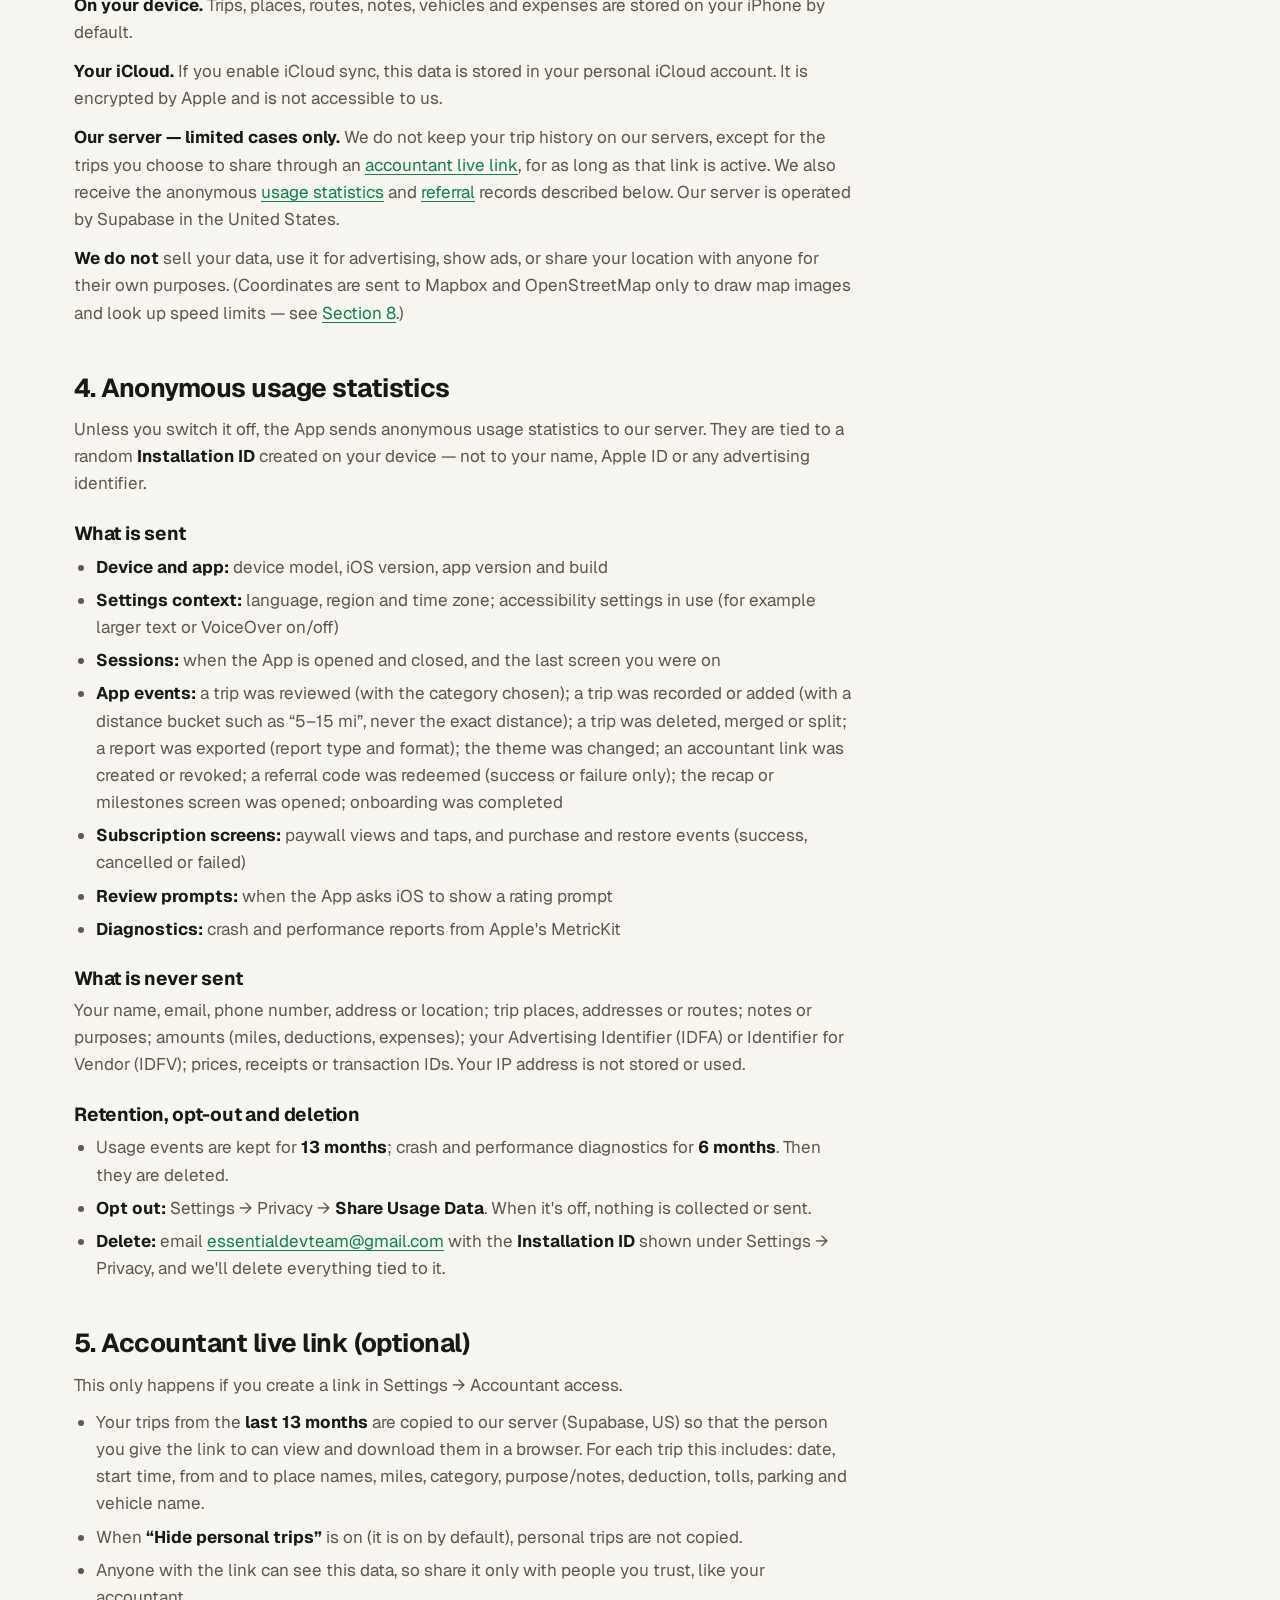
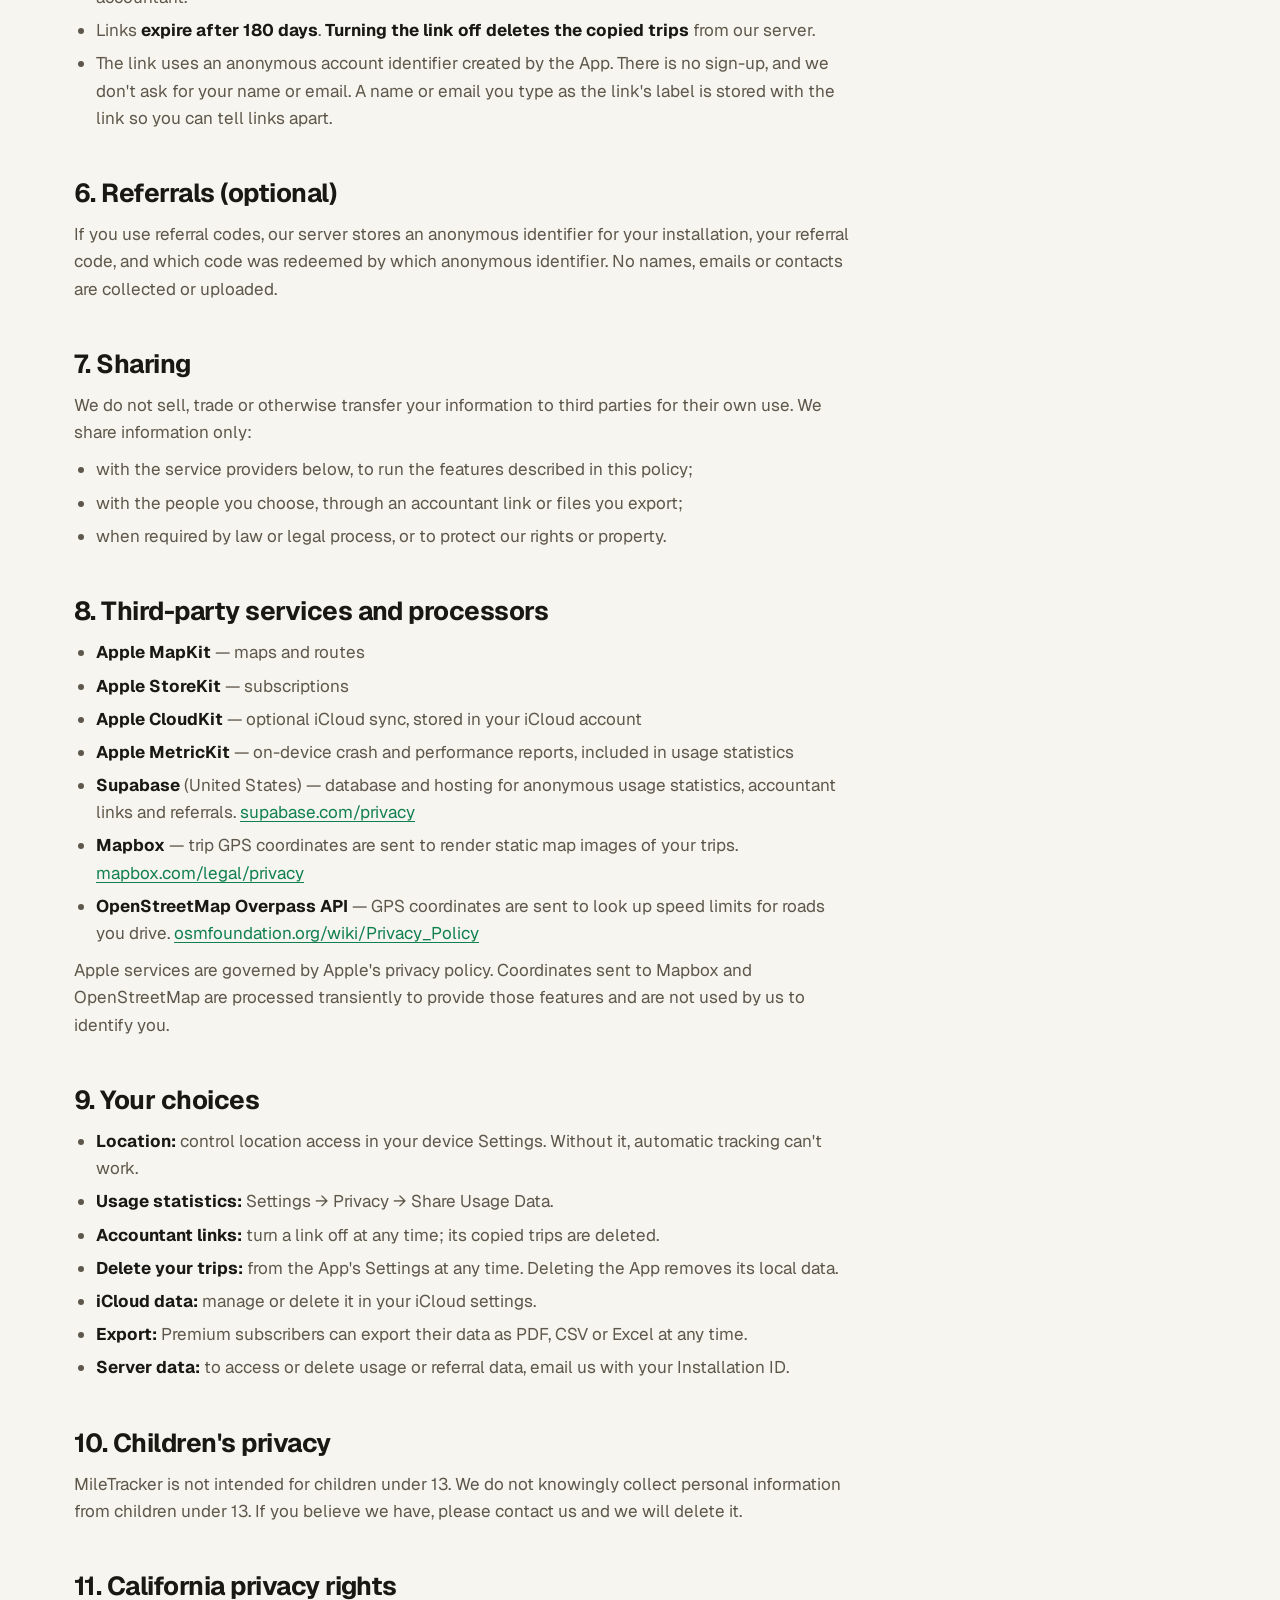
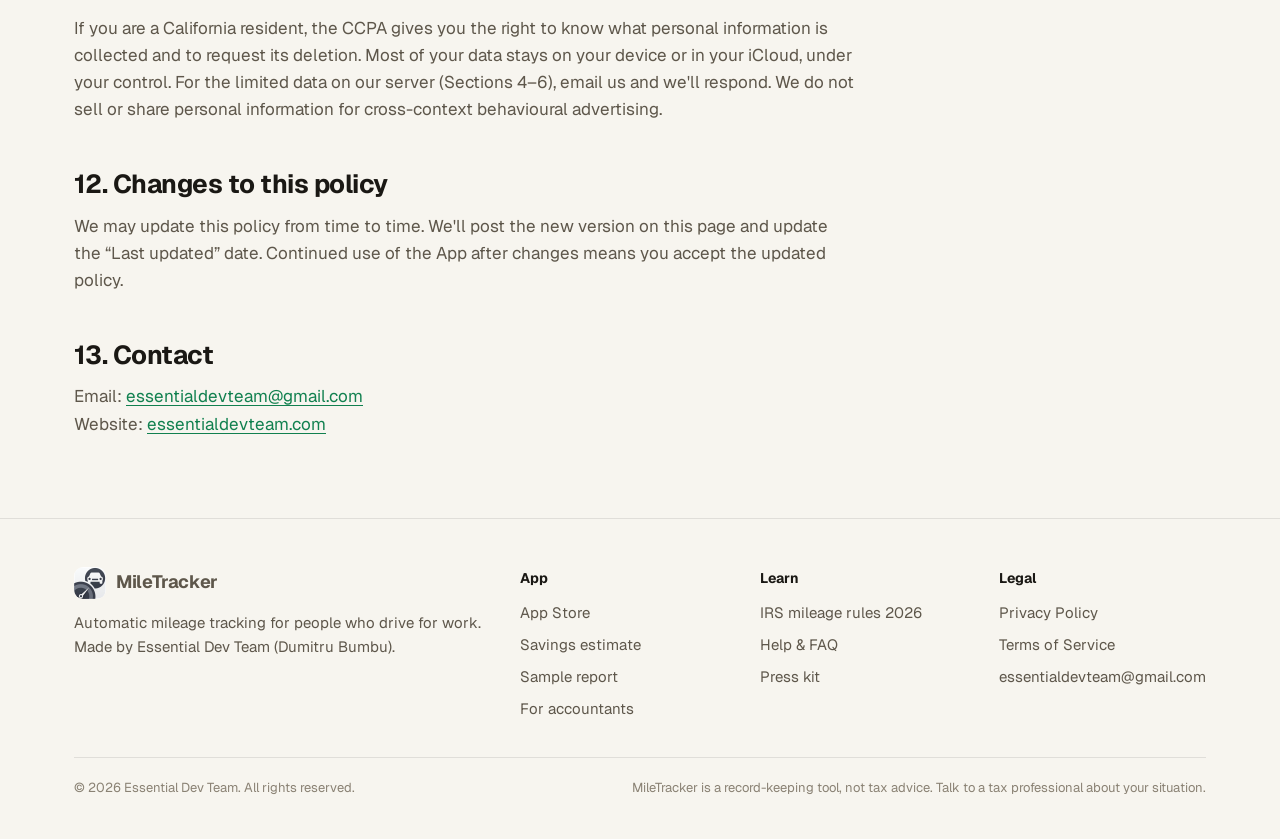
==== commit aa0f8497: "MileTracker 2.8 website: redesign, real screenshots, updated privacy - New landing page, get-started" ====
--- a/privacy.html
+++ b/privacy.html
@@ -1,331 +1,175 @@
-<!DOCTYPE html>
+<!doctype html>
 <html lang="en">
 <head>
-    <meta charset="UTF-8">
-    <meta name="viewport" content="width=device-width, initial-scale=1.0">
-    <title>Privacy Policy - MileTracker</title>
-    <meta name="description" content="MileTracker Privacy Policy. Learn how we collect, use, and protect your data.">
-    
-    <style>
-        * {
-            margin: 0;
-            padding: 0;
-            box-sizing: border-box;
-        }
-        
-        body {
-            font-family: -apple-system, BlinkMacSystemFont, 'Segoe UI', Roboto, Oxygen, Ubuntu, sans-serif;
-            line-height: 1.8;
-            color: #1a1a1a;
-            background: #f8fafc;
-        }
-        
-        /* Navigation */
-        nav {
-            background: white;
-            padding: 1rem 2rem;
-            position: fixed;
-            width: 100%;
-            top: 0;
-            z-index: 100;
-            box-shadow: 0 2px 10px rgba(0,0,0,0.1);
-        }
-        
-        nav .container {
-            max-width: 1200px;
-            margin: 0 auto;
-            display: flex;
-            justify-content: space-between;
-            align-items: center;
-        }
-        
-        .logo {
-            font-size: 1.5rem;
-            font-weight: 700;
-            color: #3B82F6;
-            text-decoration: none;
-        }
-        
-        .logo span {
-            color: #1a1a1a;
-        }
-        
-        nav ul {
-            display: flex;
-            list-style: none;
-            gap: 2rem;
-        }
-        
-        nav a {
-            text-decoration: none;
-            color: #666;
-            font-weight: 500;
-            transition: color 0.3s;
-        }
-        
-        nav a:hover {
-            color: #3B82F6;
-        }
-        
-        /* Header */
-        .header {
-            background: linear-gradient(135deg, #3B82F6 0%, #1D4ED8 100%);
-            padding: 8rem 2rem 4rem;
-            text-align: center;
-            color: white;
-        }
-        
-        .header h1 {
-            font-size: 2.5rem;
-            margin-bottom: 0.5rem;
-        }
-        
-        .header p {
-            opacity: 0.9;
-        }
-        
-        /* Content */
-        .content {
-            max-width: 800px;
-            margin: 2rem auto 4rem;
-            padding: 0 1rem;
-        }
-        
-        .policy-card {
-            background: white;
-            border-radius: 16px;
-            padding: 3rem;
-            box-shadow: 0 2px 10px rgba(0,0,0,0.05);
-        }
-        
-        .policy-card h2 {
-            color: #1a1a1a;
-            font-size: 1.5rem;
-            margin-top: 2rem;
-            margin-bottom: 1rem;
-            padding-top: 1.5rem;
-            border-top: 1px solid #e5e7eb;
-        }
-        
-        .policy-card h2:first-of-type {
-            margin-top: 0;
-            padding-top: 0;
-            border-top: none;
-        }
-        
-        .policy-card p {
-            color: #4b5563;
-            margin-bottom: 1rem;
-        }
-        
-        .policy-card ul {
-            color: #4b5563;
-            margin-left: 1.5rem;
-            margin-bottom: 1rem;
-        }
-        
-        .policy-card li {
-            margin-bottom: 0.5rem;
-        }
-        
-        .policy-card strong {
-            color: #1a1a1a;
-        }
-        
-        .last-updated {
-            background: #f0f9ff;
-            border-left: 4px solid #3B82F6;
-            padding: 1rem 1.5rem;
-            margin-bottom: 2rem;
-            border-radius: 0 8px 8px 0;
-        }
-        
-        .last-updated p {
-            margin: 0;
-            color: #1e40af;
-        }
-        
-        /* Footer */
-        footer {
-            background: #1a1a1a;
-            color: white;
-            padding: 2rem;
-            text-align: center;
-        }
-        
-        footer a {
-            color: #9ca3af;
-            text-decoration: none;
-            margin: 0 1rem;
-        }
-        
-        footer a:hover {
-            color: #3B82F6;
-        }
-        
-        footer p {
-            margin-top: 1rem;
-            color: #666;
-        }
-        
-        @media (max-width: 768px) {
-            nav ul {
-                display: none;
-            }
-            
-            .header h1 {
-                font-size: 2rem;
-            }
-            
-            .policy-card {
-                padding: 1.5rem;
-            }
-        }
-    </style>
+<meta charset="utf-8">
+<meta name="viewport" content="width=device-width, initial-scale=1">
+<title>Privacy Policy | MileTracker</title>
+<meta name="description" content="How MileTracker handles your trips, location, anonymous usage statistics, accountant links and referrals.">
+<link rel="canonical" href="https://snrgwa-bot.github.io/Milage-Tracker-Logbook/privacy.html">
+<meta property="og:title" content="Privacy Policy | MileTracker">
+<meta property="og:description" content="How MileTracker handles your trips, location, anonymous usage statistics, accountant links and referrals.">
+<meta property="og:type" content="website">
+<meta property="og:image" content="https://snrgwa-bot.github.io/Milage-Tracker-Logbook/press/social-1d.png">
+<meta name="twitter:card" content="summary_large_image">
+<meta name="theme-color" content="#0E1220" media="(prefers-color-scheme: dark)">
+<meta name="theme-color" content="#F7F5EF" media="(prefers-color-scheme: light)">
+<meta name="apple-itunes-app" content="app-id=6758228735">
+<link rel="icon" href="img/app-icon.png">
+<link rel="apple-touch-icon" href="img/app-icon.png">
+<link rel="preconnect" href="https://fonts.googleapis.com"><link rel="preconnect" href="https://fonts.gstatic.com" crossorigin><link rel="stylesheet" href="https://fonts.googleapis.com/css2?family=Geist:wght@400;500;600;700;800&family=Geist+Mono:wght@500;600&family=Instrument+Serif:ital@0;1&display=swap">
+<link rel="stylesheet" href="styles.css">
+
 </head>
 <body>
-    <!-- Navigation -->
-    <nav>
-        <div class="container">
-            <a href="index.html" class="logo">Mile<span>Tracker</span></a>
-            <ul>
-                <li><a href="index.html#features">Features</a></li>
-                <li><a href="index.html#pricing">Pricing</a></li>
-                <li><a href="support.html">Support</a></li>
-                <li><a href="privacy.html">Privacy</a></li>
-            </ul>
-        </div>
-    </nav>
+<a class="skip" href="#main">Skip to content</a>
+<header class="site-head">
+  <div class="wrap">
+    <a class="brand" href="index.html"><img src="img/app-icon.png" alt="" width="32" height="32">MileTracker</a>
+    <nav class="nav" aria-label="Main"><a href="index.html#how">How it works</a><a href="index.html#features">Features</a><a href="index.html#pricing">Pricing</a><a href="accountants.html">For accountants</a><a href="blog/irs-mileage-rules.html">IRS rules</a><a href="support.html">Support</a></nav>
+    <a class="btn btn-primary btn-sm" href="https://apps.apple.com/us/app/miletracker-mileage-logbook/id6758228735"><svg viewBox="0 0 24 24" aria-hidden="true" fill="currentColor"><path d="M16.37 12.6c-.02-2.2 1.8-3.26 1.88-3.31-1.03-1.5-2.62-1.7-3.18-1.73-1.35-.14-2.64.8-3.33.8-.69 0-1.74-.78-2.87-.76-1.47.02-2.83.86-3.59 2.18-1.54 2.66-.39 6.6 1.1 8.76.73 1.06 1.6 2.24 2.73 2.2 1.1-.04 1.51-.71 2.84-.71 1.32 0 1.7.71 2.86.69 1.18-.02 1.93-1.07 2.65-2.13.84-1.22 1.18-2.41 1.2-2.47-.03-.01-2.3-.88-2.32-3.52zM14.2 6.13c.6-.73 1.01-1.75.9-2.76-.87.04-1.92.58-2.54 1.31-.56.64-1.05 1.68-.92 2.67.97.08 1.96-.49 2.56-1.22z"/></svg>Get the app</a>
+  </div>
+</header>
+<main id="main">
 
-    <!-- Header -->
-    <section class="header">
-        <h1>Privacy Policy</h1>
-        <p>Your privacy is important to us</p>
-    </section>
+<div class="wrap doc-hero"><p class="eyebrow">Legal</p><h1>Privacy Policy</h1><p>Last updated: October 5, 2026</p></div>
+<div class="wrap"><div class="doc">
+<div class="callout"><p><strong>The short version.</strong> Your trips live on your iPhone and, if you turn on sync, in your own iCloud. We never sell your data and there are no ads. A few things do reach our server: anonymous usage statistics (you can switch them off), and &mdash; only if you choose to use them &mdash; the accountant live link and referrals. Each is explained below.</p></div>
+<nav class="toc" aria-label="Sections">
+  <a href="#collect">What we collect</a><a href="#use">How we use it</a><a href="#storage">Storage</a><a href="#analytics">Usage statistics</a>
+  <a href="#accountant-link">Accountant link</a><a href="#referrals">Referrals</a><a href="#sharing">Sharing</a><a href="#third-party">Third parties</a>
+  <a href="#rights">Your choices</a><a href="#contact">Contact</a>
+</nav>
 
-    <!-- Content -->
-    <div class="content">
-        <div class="policy-card">
-            <div class="last-updated">
-                <p><strong>Last Updated:</strong> July 13, 2026</p>
-            </div>
+<p>Essential Dev Team (&ldquo;we&rdquo;, &ldquo;our&rdquo; or &ldquo;us&rdquo;) operates the MileTracker mobile application (the &ldquo;App&rdquo;). This Privacy Policy explains what information the App handles, where it goes and the choices you have.</p>
 
-            <p>Essential Dev Team ("we," "our," or "us") operates the MileTracker mobile application (the "App"). This Privacy Policy explains how we collect, use, disclose, and safeguard your information when you use our App.</p>
+<h2 id="collect">1. Information the App collects</h2>
+<p><strong>Location data.</strong> MileTracker uses location to record your driving trips and calculate mileage, including GPS coordinates during trips, start and end locations, and the route.</p>
+<p><strong>Motion data.</strong> Motion &amp; fitness data is used to detect when you start and stop driving, so trips can be recorded automatically.</p>
+<p><strong>Background location.</strong> Automatic trip detection uses &ldquo;Always&rdquo; (background) location access together with motion &amp; fitness data, so trips can be detected and recorded even when the App is not open. You can turn off automatic detection in the App's Settings, or revoke background location and motion access at any time in your device's Settings.</p>
+<p><strong>Photo library (add only).</strong> If you choose to save an exported trip or map image, the App asks for add-only access to your photo library so it can save the image. We never read or browse your existing photos.</p>
+<p><strong>Trip information you enter.</strong> Categories (Business, Medical, Charity, Personal), purposes, notes and tags, vehicle information, odometer readings, fuel, expense and maintenance entries.</p>
+<p><strong>Subscriptions.</strong> Apple processes payments. We receive your subscription status, not your payment details.</p>
 
-            <h2>1. Information We Collect</h2>
-            
-            <p><strong>Location Data:</strong> MileTracker collects location data to track your driving trips and calculate mileage. This includes:</p>
-            <ul>
-                <li>GPS coordinates during trips</li>
-                <li>Start and end locations of trips</li>
-                <li>Route information</li>
-            </ul>
-            
-            <p><strong>Motion Data:</strong> We collect motion and fitness data to detect when you start and stop driving, enabling automatic trip detection.</p>
+<h2 id="use">2. How we use information</h2>
+<ul>
+  <li>Record and display your driving trips</li>
+  <li>Calculate mileage and potential tax deductions</li>
+  <li>Generate reports you export (PDF, CSV, Excel)</li>
+  <li>Sync your data across your devices through your iCloud, if you turn it on</li>
+  <li>Share your log with your accountant, only if you create a link</li>
+  <li>Understand, in aggregate and anonymously, how the App is used and where it crashes, so we can improve it</li>
+</ul>
 
-            <p><strong>Background Location:</strong> Automatic trip detection uses "Always" (background) location access together with motion &amp; fitness data, so trips can be detected and recorded even when the app is not open. You can disable automatic trip detection in the app's Settings, or revoke background location and motion access at any time in your device's Settings.</p>
+<h2 id="storage">3. Where your data is stored</h2>
+<p><strong>On your device.</strong> Trips, places, routes, notes, vehicles and expenses are stored on your iPhone by default.</p>
+<p><strong>Your iCloud.</strong> If you enable iCloud sync, this data is stored in your personal iCloud account. It is encrypted by Apple and is not accessible to us.</p>
+<p><strong>Our server &mdash; limited cases only.</strong> We do not keep your trip history on our servers, except for the trips you choose to share through an <a href="#accountant-link">accountant live link</a>, for as long as that link is active. We also receive the anonymous <a href="#analytics">usage statistics</a> and <a href="#referrals">referral</a> records described below. Our server is operated by Supabase in the United States.</p>
+<p><strong>We do not</strong> sell your data, use it for advertising, show ads, or share your location with anyone for their own purposes. (Coordinates are sent to Mapbox and OpenStreetMap only to draw map images and look up speed limits &mdash; see <a href="#third-party">Section 8</a>.)</p>
 
-            <p><strong>Photo Library (Add Only):</strong> If you choose to save an exported trip or map image, the App requests add-only access to your photo library so it can save the image. We never read or browse your existing photos.</p>
-            
-            <p><strong>Trip Information:</strong> Information you enter about your trips, including:</p>
-            <ul>
-                <li>Trip categories (Business, Medical, Charity, Personal)</li>
-                <li>Notes and tags</li>
-                <li>Vehicle information</li>
-                <li>Odometer readings</li>
-            </ul>
-            
-            <p><strong>Account Information:</strong> If you subscribe to premium features, Apple processes your payment. We receive a subscription status but not payment details.</p>
+<h2 id="analytics">4. Anonymous usage statistics</h2>
+<p>Unless you switch it off, the App sends anonymous usage statistics to our server. They are tied to a random <strong>Installation ID</strong> created on your device &mdash; not to your name, Apple ID or any advertising identifier.</p>
+<h3>What is sent</h3>
+<ul>
+  <li><strong>Device and app:</strong> device model, iOS version, app version and build</li>
+  <li><strong>Settings context:</strong> language, region and time zone; accessibility settings in use (for example larger text or VoiceOver on/off)</li>
+  <li><strong>Sessions:</strong> when the App is opened and closed, and the last screen you were on</li>
+  <li><strong>App events:</strong> a trip was reviewed (with the category chosen); a trip was recorded or added (with a distance bucket such as &ldquo;5&ndash;15 mi&rdquo;, never the exact distance); a trip was deleted, merged or split; a report was exported (report type and format); the theme was changed; an accountant link was created or revoked; a referral code was redeemed (success or failure only); the recap or milestones screen was opened; onboarding was completed</li>
+  <li><strong>Subscription screens:</strong> paywall views and taps, and purchase and restore events (success, cancelled or failed)</li>
+  <li><strong>Review prompts:</strong> when the App asks iOS to show a rating prompt</li>
+  <li><strong>Diagnostics:</strong> crash and performance reports from Apple's MetricKit</li>
+</ul>
+<h3>What is never sent</h3>
+<p>Your name, email, phone number, address or location; trip places, addresses or routes; notes or purposes; amounts (miles, deductions, expenses); your Advertising Identifier (IDFA) or Identifier for Vendor (IDFV); prices, receipts or transaction IDs. Your IP address is not stored or used.</p>
+<h3>Retention, opt-out and deletion</h3>
+<ul>
+  <li>Usage events are kept for <strong>13 months</strong>; crash and performance diagnostics for <strong>6 months</strong>. Then they are deleted.</li>
+  <li><strong>Opt out:</strong> Settings &rarr; Privacy &rarr; <strong>Share Usage Data</strong>. When it's off, nothing is collected or sent.</li>
+  <li><strong>Delete:</strong> email <a href="mailto:essentialdevteam@gmail.com">essentialdevteam@gmail.com</a> with the <strong>Installation ID</strong> shown under Settings &rarr; Privacy, and we'll delete everything tied to it.</li>
+</ul>
 
-            <h2>2. How We Use Your Information</h2>
-            
-            <p>We use your information solely to provide and improve the MileTracker service:</p>
-            <ul>
-                <li>Track and record your driving trips</li>
-                <li>Calculate mileage and tax deductions</li>
-                <li>Generate mileage reports</li>
-                <li>Sync data across your devices (if enabled)</li>
-                <li>Improve app functionality and user experience</li>
-            </ul>
+<h2 id="accountant-link">5. Accountant live link (optional)</h2>
+<p>This only happens if you create a link in Settings &rarr; Accountant access.</p>
+<ul>
+  <li>Your trips from the <strong>last 13 months</strong> are copied to our server (Supabase, US) so that the person you give the link to can view and download them in a browser. For each trip this includes: date, start time, from and to place names, miles, category, purpose/notes, deduction, tolls, parking and vehicle name.</li>
+  <li>When <strong>&ldquo;Hide personal trips&rdquo;</strong> is on (it is on by default), personal trips are not copied.</li>
+  <li>Anyone with the link can see this data, so share it only with people you trust, like your accountant.</li>
+  <li>Links <strong>expire after 180 days</strong>. <strong>Turning the link off deletes the copied trips</strong> from our server.</li>
+  <li>The link uses an anonymous account identifier created by the App. There is no sign-up, and we don't ask for your name or email. A name or email you type as the link's label is stored with the link so you can tell links apart.</li>
+</ul>
 
-            <h2>3. Data Storage and Security</h2>
-            
-            <p><strong>Local Storage:</strong> All trip data is stored locally on your device by default. We do not have access to your local data.</p>
-            
-            <p><strong>iCloud Sync:</strong> Premium subscribers who enable iCloud sync will have their data stored in their personal iCloud account. This data is encrypted by Apple and accessible only to you.</p>
-            
-            <p><strong>We Do Not:</strong></p>
-            <ul>
-                <li>Store your data on our servers</li>
-                <li>Have access to your trip history</li>
-                <li>Sell your location data, or share it with third parties for their own purposes (note: coordinates are transmitted to Mapbox and OpenStreetMap solely to provide map images and speed-limit data, as described in Section 7)</li>
-                <li>Use your data for advertising purposes</li>
-            </ul>
+<h2 id="referrals">6. Referrals (optional)</h2>
+<p>If you use referral codes, our server stores an anonymous identifier for your installation, your referral code, and which code was redeemed by which anonymous identifier. No names, emails or contacts are collected or uploaded.</p>
 
-            <h2>4. Data Sharing</h2>
-            
-            <p>We do not sell, trade, or otherwise transfer your personal information to third parties for their own use. Your trip history is stored on your device or in your personal iCloud account; however, trip GPS coordinates are transmitted to Mapbox (to render static map images of your trips) and to the OpenStreetMap Overpass API (to retrieve speed-limit data), as described in Section 7. These coordinates are processed transiently to provide those features and are not used by us to identify you.</p>
-            
-            <p>We may share information only in the following circumstances:</p>
-            <ul>
-                <li>When required by law or legal process</li>
-                <li>To protect our rights or property</li>
-                <li>With your explicit consent</li>
-            </ul>
+<h2 id="sharing">7. Sharing</h2>
+<p>We do not sell, trade or otherwise transfer your information to third parties for their own use. We share information only:</p>
+<ul>
+  <li>with the service providers below, to run the features described in this policy;</li>
+  <li>with the people you choose, through an accountant link or files you export;</li>
+  <li>when required by law or legal process, or to protect our rights or property.</li>
+</ul>
 
-            <h2>5. Your Rights and Choices</h2>
-            
-            <p><strong>Location Permissions:</strong> You can control location access through your device settings. Disabling location access will prevent automatic trip tracking.</p>
-            
-            <p><strong>Data Deletion:</strong> You can delete all your trip data at any time through the app's Settings. Deleting the app will also remove all local data.</p>
-            
-            <p><strong>iCloud Data:</strong> If you use iCloud sync, you can manage or delete this data through your iCloud settings.</p>
-            
-            <p><strong>Export:</strong> Premium subscribers can export their data in standard formats (CSV, PDF) at any time.</p>
+<h2 id="third-party">8. Third-party services and processors</h2>
+<ul>
+  <li><strong>Apple MapKit</strong> &mdash; maps and routes</li>
+  <li><strong>Apple StoreKit</strong> &mdash; subscriptions</li>
+  <li><strong>Apple CloudKit</strong> &mdash; optional iCloud sync, stored in your iCloud account</li>
+  <li><strong>Apple MetricKit</strong> &mdash; on-device crash and performance reports, included in usage statistics</li>
+  <li><strong>Supabase</strong> (United States) &mdash; database and hosting for anonymous usage statistics, accountant links and referrals. <a href="https://supabase.com/privacy">supabase.com/privacy</a></li>
+  <li><strong>Mapbox</strong> &mdash; trip GPS coordinates are sent to render static map images of your trips. <a href="https://www.mapbox.com/legal/privacy">mapbox.com/legal/privacy</a></li>
+  <li><strong>OpenStreetMap Overpass API</strong> &mdash; GPS coordinates are sent to look up speed limits for roads you drive. <a href="https://osmfoundation.org/wiki/Privacy_Policy">osmfoundation.org/wiki/Privacy_Policy</a></li>
+</ul>
+<p>Apple services are governed by Apple's privacy policy. Coordinates sent to Mapbox and OpenStreetMap are processed transiently to provide those features and are not used by us to identify you.</p>
 
-            <h2>6. Children's Privacy</h2>
-            
-            <p>MileTracker is not intended for children under 13 years of age. We do not knowingly collect personal information from children under 13. If you believe we have collected information from a child under 13, please contact us immediately.</p>
+<h2 id="rights">9. Your choices</h2>
+<ul>
+  <li><strong>Location:</strong> control location access in your device Settings. Without it, automatic tracking can't work.</li>
+  <li><strong>Usage statistics:</strong> Settings &rarr; Privacy &rarr; Share Usage Data.</li>
+  <li><strong>Accountant links:</strong> turn a link off at any time; its copied trips are deleted.</li>
+  <li><strong>Delete your trips:</strong> from the App's Settings at any time. Deleting the App removes its local data.</li>
+  <li><strong>iCloud data:</strong> manage or delete it in your iCloud settings.</li>
+  <li><strong>Export:</strong> Premium subscribers can export their data as PDF, CSV or Excel at any time.</li>
+  <li><strong>Server data:</strong> to access or delete usage or referral data, email us with your Installation ID.</li>
+</ul>
 
-            <h2>7. Third-Party Services</h2>
-            
-            <p>MileTracker uses the following third-party services:</p>
-            <ul>
-                <li><strong>Apple MapKit:</strong> For displaying maps and routes</li>
-                <li><strong>Apple StoreKit:</strong> For processing subscriptions</li>
-                <li><strong>Apple CloudKit:</strong> For optional iCloud sync</li>
-                <li><strong>Mapbox:</strong> Trip GPS coordinates are sent to Mapbox to render static map images of your trips. Privacy policy: <a href="https://www.mapbox.com/legal/privacy" target="_blank" rel="noopener">mapbox.com/legal/privacy</a></li>
-                <li><strong>OpenStreetMap Overpass API:</strong> GPS coordinates are sent to the Overpass API to retrieve speed-limit data for roads you drive. Privacy policy: <a href="https://osmfoundation.org/wiki/Privacy_Policy" target="_blank" rel="noopener">osmfoundation.org/wiki/Privacy_Policy</a></li>
-            </ul>
-            <p>The Apple services above are governed by Apple's privacy policy. Coordinates sent to Mapbox and OpenStreetMap are processed transiently to provide map images and speed-limit features and are not used by us to identify you.</p>
+<h2>10. Children's privacy</h2>
+<p>MileTracker is not intended for children under 13. We do not knowingly collect personal information from children under 13. If you believe we have, please contact us and we will delete it.</p>
 
-            <h2>8. Changes to This Policy</h2>
-            
-            <p>We may update this Privacy Policy from time to time. We will notify you of any changes by posting the new Privacy Policy on this page and updating the "Last Updated" date. Continued use of the App after changes constitutes acceptance of the updated policy.</p>
+<h2>11. California privacy rights</h2>
+<p>If you are a California resident, the CCPA gives you the right to know what personal information is collected and to request its deletion. Most of your data stays on your device or in your iCloud, under your control. For the limited data on our server (Sections 4&ndash;6), email us and we'll respond. We do not sell or share personal information for cross-context behavioural advertising.</p>
 
-            <h2>9. Contact Us</h2>
-            
-            <p>If you have questions about this Privacy Policy or our data practices, please contact us:</p>
-            <ul>
-                <li><strong>Email:</strong> <a href="mailto:essentialdevteam@gmail.com">essentialdevteam@gmail.com</a></li>
-                <li><strong>Website:</strong> <a href="https://essentialdevteam.com">essentialdevteam.com</a></li>
-            </ul>
+<h2>12. Changes to this policy</h2>
+<p>We may update this policy from time to time. We'll post the new version on this page and update the &ldquo;Last updated&rdquo; date. Continued use of the App after changes means you accept the updated policy.</p>
 
-            <h2>10. California Privacy Rights</h2>
-            
-            <p>If you are a California resident, you have additional rights under the California Consumer Privacy Act (CCPA), including the right to know what personal information is collected and the right to delete your personal information. Since we store data locally on your device, you have full control over your data at all times.</p>
-        </div>
+<h2 id="contact">13. Contact</h2>
+<p>Email: <a href="mailto:essentialdevteam@gmail.com">essentialdevteam@gmail.com</a><br>Website: <a href="https://essentialdevteam.com">essentialdevteam.com</a></p>
+</div></div>
+</main>
+<footer class="site-foot">
+  <div class="wrap">
+    <div class="cols">
+      <div>
+        <a class="brand" href="index.html"><img src="img/app-icon.png" alt="" width="32" height="32">MileTracker</a>
+        <p>Automatic mileage tracking for people who drive for work. Made by Essential Dev Team (Dumitru Bumbu).</p>
+      </div>
+      <div><h4>App</h4><ul>
+        <li><a href="https://apps.apple.com/us/app/miletracker-mileage-logbook/id6758228735">App Store</a></li>
+        <li><a href="get-started.html">Savings estimate</a></li>
+        <li><a href="sample-report.html">Sample report</a></li>
+        <li><a href="accountants.html">For accountants</a></li>
+      </ul></div>
+      <div><h4>Learn</h4><ul>
+        <li><a href="blog/irs-mileage-rules.html">IRS mileage rules 2026</a></li>
+        <li><a href="support.html">Help &amp; FAQ</a></li>
+        <li><a href="press/index.html">Press kit</a></li>
+      </ul></div>
+      <div><h4>Legal</h4><ul>
+        <li><a href="privacy.html">Privacy Policy</a></li>
+        <li><a href="terms.html">Terms of Service</a></li>
+        <li><a href="mailto:essentialdevteam@gmail.com">essentialdevteam@gmail.com</a></li>
+      </ul></div>
     </div>
-
-    <!-- Footer -->
-    <footer>
-        <div>
-            <a href="index.html">Home</a>
-            <a href="privacy.html">Privacy Policy</a>
-            <a href="terms.html">Terms of Service</a>
-            <a href="mailto:essentialdevteam@gmail.com">Contact</a>
-        </div>
-        <p>© 2026 MileTracker. All rights reserved.</p>
-    </footer>
+    <div class="legal"><span>&copy; 2026 Essential Dev Team. All rights reserved.</span><span>MileTracker is a record-keeping tool, not tax advice. Talk to a tax professional about your situation.</span></div>
+  </div>
+</footer>
 </body>
 </html>
--- a/styles.css
+++ b/styles.css
@@ -0,0 +1,255 @@
+/* MileTracker site — shared styles. Midnight (dark) and Paper (light) follow the system setting. */
+:root {
+  color-scheme: dark light;
+  --bg: #0E1220;
+  --bg-2: #12172A;
+  --card: #171C2E;
+  --card-2: #1F2742;
+  --line: rgba(255, 255, 255, .08);
+  --ink: #F3F5FA;
+  --ink-2: #9AA3B8;
+  --ink-3: #6B7590;
+  --accent: #3DDC97;
+  --accent-text: #3DDC97;
+  --on-accent: #06251A;
+  --accent-soft: rgba(61, 220, 151, .12);
+  --blue: #6EA8FF;
+  --warn: #FFC24B;
+  --red: #FF6B7A;
+  --purple: #B98CFF;
+  --milo: #3DDC97;
+  --milo-face: #E6FFF3;
+  --hero-glow: rgba(61, 220, 151, .16);
+  --radius: 22px;
+  --maxw: 1180px;
+  --sans: 'Geist', system-ui, -apple-system, 'Segoe UI', sans-serif;
+  --mono: 'Geist Mono', ui-monospace, 'SF Mono', Menlo, monospace;
+  --serif: 'Instrument Serif', Georgia, serif;
+}
+@media (prefers-color-scheme: light) {
+  :root {
+    --bg: #F7F5EF;
+    --bg-2: #EFECE3;
+    --card: #FFFFFF;
+    --card-2: #F2EFE7;
+    --line: rgba(26, 24, 20, .10);
+    --ink: #1A1814;
+    --ink-2: #5E574B;
+    --ink-3: #8A8274;
+    --accent-text: #11804F;
+    --accent-soft: rgba(17, 128, 79, .10);
+    --blue: #2F6FE0;
+    --warn: #B07A00;
+    --red: #D93A4C;
+    --purple: #7A4FD6;
+    --hero-glow: rgba(61, 220, 151, .22);
+  }
+}
+
+* { box-sizing: border-box; }
+html { -webkit-text-size-adjust: 100%; scroll-behavior: smooth; }
+body { margin: 0; background: var(--bg); color: var(--ink); font: 400 17px/1.6 var(--sans); -webkit-font-smoothing: antialiased; overflow-x: hidden; }
+img { max-width: 100%; height: auto; display: block; }
+a { color: var(--accent-text); text-underline-offset: 3px; }
+:focus-visible { outline: 3px solid var(--accent); outline-offset: 3px; border-radius: 6px; }
+h1, h2, h3 { letter-spacing: -.03em; line-height: 1.05; margin: 0; }
+p { margin: 0; }
+.wrap { max-width: var(--maxw); margin: 0 auto; padding: 0 24px; }
+@media (max-width: 640px) { .wrap { padding: 0 16px; } }
+.mono { font-family: var(--mono); }
+.muted { color: var(--ink-2); }
+.eyebrow { font-size: 13px; font-weight: 700; letter-spacing: .14em; text-transform: uppercase; color: var(--accent-text); }
+.skip { position: absolute; left: -999px; top: 8px; background: var(--accent); color: var(--on-accent); padding: 8px 14px; border-radius: 10px; z-index: 100; }
+.skip:focus { left: 8px; }
+.center { text-align: center; }
+
+/* Header */
+.site-head { position: sticky; top: 0; z-index: 50; background: color-mix(in srgb, var(--bg) 84%, transparent); backdrop-filter: saturate(160%) blur(16px); -webkit-backdrop-filter: saturate(160%) blur(16px); border-bottom: 1px solid var(--line); }
+.site-head .wrap { display: flex; align-items: center; gap: 28px; height: 64px; }
+.brand { display: flex; align-items: center; gap: 10px; color: var(--ink); text-decoration: none; font-weight: 700; font-size: 18px; letter-spacing: -.02em; }
+.brand img { width: 32px; height: 32px; border-radius: 9px; }
+.nav { display: flex; gap: 22px; margin-right: auto; }
+.nav a { color: var(--ink-2); text-decoration: none; font-size: 15px; font-weight: 500; }
+.nav a:hover, .nav a[aria-current="page"] { color: var(--ink); }
+@media (max-width: 900px) { .nav { display: none; } .site-head .wrap { justify-content: space-between; } }
+
+/* Buttons */
+.btn { display: inline-flex; align-items: center; justify-content: center; gap: 10px; min-height: 50px; padding: 0 22px; border-radius: 14px; font: 700 16px/1 var(--sans); text-decoration: none; border: 0; cursor: pointer; transition: transform .15s, opacity .2s, background .2s; }
+.btn:active { transform: scale(.98); }
+.btn-primary { background: var(--accent); color: var(--on-accent); }
+.btn-primary:hover { background: #5BE6A9; }
+.btn-ghost { background: var(--card); color: var(--ink); box-shadow: inset 0 0 0 1px var(--line); }
+.btn-ghost:hover { background: var(--card-2); }
+.btn-sm { min-height: 38px; padding: 0 16px; border-radius: 11px; font-size: 14px; }
+.btn[aria-disabled="true"], .btn:disabled { opacity: .4; pointer-events: none; }
+.btn svg { width: 18px; height: 18px; flex: none; }
+
+/* Sections */
+section { padding: 96px 0; }
+@media (max-width: 640px) { section { padding: 64px 0; } }
+.section-head { display: flex; flex-direction: column; gap: 14px; margin-bottom: 44px; max-width: 760px; }
+.section-head.center { margin-left: auto; margin-right: auto; align-items: center; }
+.section-head h2 { font-size: clamp(34px, 5vw, 56px); font-weight: 700; }
+.section-head p { color: var(--ink-2); font-size: 18px; }
+.card { background: var(--card); border-radius: var(--radius); box-shadow: inset 0 0 0 1px var(--line); }
+
+/* Hero */
+.hero { position: relative; padding: 72px 0 56px; overflow: hidden; }
+.hero::before { content: ""; position: absolute; right: -10%; top: -20%; width: 900px; height: 900px; border-radius: 50%; background: radial-gradient(circle, var(--hero-glow), transparent 62%); pointer-events: none; }
+.hero .wrap { position: relative; display: grid; grid-template-columns: 1.05fr 1fr; gap: 48px; align-items: center; }
+.hero h1 { font-size: clamp(46px, 7.2vw, 92px); font-weight: 700; letter-spacing: -.045em; line-height: .98; }
+.hero h1 em { font-style: normal; color: var(--accent-text); }
+.hero .lede { font-size: 20px; color: var(--ink-2); max-width: 540px; margin-top: 24px; }
+.hero .ctas { display: flex; gap: 12px; flex-wrap: wrap; margin-top: 32px; }
+.hero .fine { margin-top: 18px; font-size: 14px; color: var(--ink-3); }
+.hero-phones { position: relative; height: 640px; }
+.hero-phones img { position: absolute; width: 300px; filter: drop-shadow(0 40px 50px rgba(0,0,0,.40)); }
+.hero-phones .p1 { right: 0; top: 0; z-index: 2; }
+.hero-phones .p2 { right: 230px; top: 70px; width: 270px; }
+.hero-phones .milo { position: absolute; left: -10px; bottom: 20px; width: 170px; z-index: 3; }
+@media (max-width: 960px) {
+  .hero .wrap { grid-template-columns: 1fr; }
+  .hero-phones { height: 520px; max-width: 460px; margin: 0 auto; width: 100%; }
+  .hero-phones img { width: 240px; }
+  .hero-phones .p2 { right: auto; left: 0; top: 50px; width: 220px; }
+  .hero-phones .milo { right: auto; left: 30%; width: 130px; }
+}
+@media (max-width: 420px) { .hero-phones { height: 430px; } .hero-phones img { width: 200px; } .hero-phones .p2 { width: 180px; } .hero-phones .milo { width: 110px; left: 22%; } }
+
+/* Facts strip */
+.facts { border-top: 1px solid var(--line); border-bottom: 1px solid var(--line); padding: 36px 0; }
+.facts .wrap { display: grid; grid-template-columns: repeat(3, 1fr); gap: 24px; }
+.fact b { display: block; font-size: clamp(30px, 4vw, 44px); letter-spacing: -.03em; font-weight: 700; font-variant-numeric: tabular-nums; }
+.fact span { color: var(--ink-2); font-size: 15px; }
+@media (max-width: 720px) { .facts .wrap { grid-template-columns: 1fr; } }
+
+/* Steps */
+.steps { display: grid; grid-template-columns: repeat(3, 1fr); gap: 20px; }
+.step { padding: 28px 28px 0; overflow: hidden; display: flex; flex-direction: column; gap: 10px; }
+.step .n { font-family: var(--mono); color: var(--accent-text); font-size: 14px; font-weight: 600; }
+.step h3 { font-size: 24px; }
+.step p { color: var(--ink-2); font-size: 16px; }
+.step .shot { margin: 18px auto 0; width: 78%; height: 330px; overflow: hidden; }
+@media (max-width: 900px) { .steps { grid-template-columns: 1fr; } .step .shot { width: 260px; } }
+
+/* Calculator */
+.calc { padding: 48px; display: grid; grid-template-columns: 1.2fr 1fr; gap: 40px; align-items: center; background: linear-gradient(160deg, var(--card-2), var(--card)); }
+.calc h2 { font-size: clamp(30px, 4vw, 44px); margin: 12px 0 24px; }
+.chips { display: flex; flex-wrap: wrap; gap: 8px; }
+.chip { padding: 10px 14px; border-radius: 12px; font: 600 14px var(--sans); cursor: pointer; border: 0; background: var(--line); color: var(--ink); transition: background .2s, color .2s; }
+.chip[aria-pressed="true"] { background: var(--accent); color: var(--on-accent); }
+.range-row { display: flex; justify-content: space-between; margin: 28px 0 10px; color: var(--ink-2); font-size: 15px; }
+.range-row output { font-family: var(--mono); color: var(--ink); font-weight: 600; }
+input[type=range] { width: 100%; accent-color: var(--accent); height: 28px; }
+.calc-result { text-align: center; display: flex; flex-direction: column; align-items: center; gap: 10px; }
+.calc-result .milo { width: 120px; }
+.calc-result .big { font-size: clamp(56px, 8vw, 88px); font-weight: 700; letter-spacing: -.05em; line-height: 1; color: var(--accent-text); font-variant-numeric: tabular-nums; }
+.calc-result small { color: var(--ink-2); font-size: 14px; }
+@media (max-width: 860px) { .calc { grid-template-columns: 1fr; padding: 28px 20px; } }
+
+/* Features */
+.features { display: grid; grid-template-columns: repeat(4, 1fr); gap: 16px; }
+.feature { padding: 24px; display: flex; flex-direction: column; gap: 8px; }
+.feature .ic { width: 40px; height: 40px; border-radius: 12px; background: var(--accent-soft); color: var(--accent-text); display: grid; place-items: center; margin-bottom: 10px; }
+.feature .ic svg { width: 22px; height: 22px; }
+.feature h3 { font-size: 18px; letter-spacing: -.01em; }
+.feature p { color: var(--ink-2); font-size: 15px; line-height: 1.5; }
+@media (max-width: 1000px) { .features { grid-template-columns: repeat(2, 1fr); } }
+@media (max-width: 560px) { .features { grid-template-columns: 1fr; } }
+
+/* Themes row */
+.themes { display: grid; grid-template-columns: repeat(4, 1fr); gap: 20px; }
+.themes figure { margin: 0; text-align: center; }
+.themes figcaption { margin-top: 10px; color: var(--ink-2); font-size: 14px; font-weight: 600; }
+@media (max-width: 860px) { .themes { grid-template-columns: repeat(2, 1fr); } }
+
+/* Split */
+.split { display: grid; grid-template-columns: 1fr 1fr; gap: 56px; align-items: center; }
+.split .shot { max-width: 320px; margin: 0 auto; width: 100%; }
+@media (max-width: 860px) { .split .shot { max-width: 260px; } }
+.split h2 { font-size: clamp(32px, 4.5vw, 52px); margin-top: 14px; }
+.split .lede { color: var(--ink-2); font-size: 18px; margin-top: 16px; }
+.ticks { list-style: none; padding: 0; margin: 24px 0 0; display: grid; gap: 12px; }
+.ticks li { display: flex; gap: 12px; align-items: flex-start; color: var(--ink-2); }
+.ticks li::before { content: ""; flex: 0 0 22px; height: 22px; border-radius: 50%; background: var(--accent) url("data:image/svg+xml,%3Csvg xmlns='http://www.w3.org/2000/svg' viewBox='0 0 24 24'%3E%3Cpath d='M6 12.5l4 4 8-9' fill='none' stroke='%2306251A' stroke-width='3' stroke-linecap='round' stroke-linejoin='round'/%3E%3C/svg%3E") center/14px no-repeat; margin-top: 2px; }
+.ticks li b { color: var(--ink); }
+@media (max-width: 860px) { .split { grid-template-columns: 1fr; } }
+
+/* Pricing */
+.toggle { display: inline-flex; padding: 4px; border-radius: 12px; background: var(--card); box-shadow: inset 0 0 0 1px var(--line); }
+.toggle button { border: 0; background: none; color: var(--ink-2); font: 600 14px var(--sans); padding: 9px 18px; border-radius: 9px; cursor: pointer; min-height: 38px; }
+.toggle button[aria-pressed="true"] { background: var(--card-2); color: var(--ink); box-shadow: 0 1px 0 var(--line); }
+.tiers { display: grid; grid-template-columns: 1fr 1.1fr; gap: 20px; max-width: 860px; margin: 32px auto 0; }
+.tier { padding: 32px; display: flex; flex-direction: column; gap: 6px; position: relative; }
+.tier.pro { background: linear-gradient(160deg, var(--card-2), var(--card)); box-shadow: 0 0 0 2px var(--accent); }
+.tier .badge { position: absolute; top: -12px; left: 32px; background: var(--accent); color: var(--on-accent); font: 800 12px var(--sans); letter-spacing: .08em; padding: 5px 10px; border-radius: 8px; }
+.tier .badge[hidden] { display: none; }
+.tier h3 { font-size: 18px; }
+.tier .price { font-size: 48px; font-weight: 700; letter-spacing: -.04em; line-height: 1.1; font-variant-numeric: tabular-nums; }
+.tier .price small { font-size: 16px; color: var(--ink-2); font-weight: 500; letter-spacing: 0; }
+.tier .note { color: var(--ink-2); font-size: 15px; min-height: 24px; }
+.tier .ticks { margin: 20px 0 24px; }
+.tier .btn { margin-top: auto; }
+.price-fine { text-align: center; color: var(--ink-3); font-size: 14px; margin: 24px auto 0; max-width: 720px; }
+@media (max-width: 760px) { .tiers { grid-template-columns: 1fr; } }
+
+/* FAQ */
+.faq { max-width: 820px; margin: 0 auto; display: grid; gap: 12px; }
+.faq details { background: var(--card); border-radius: 16px; box-shadow: inset 0 0 0 1px var(--line); }
+.faq summary { cursor: pointer; list-style: none; padding: 20px 56px 20px 22px; font-weight: 600; font-size: 17px; position: relative; }
+.faq summary::-webkit-details-marker { display: none; }
+.faq summary::after { content: "+"; position: absolute; right: 22px; top: 50%; transform: translateY(-50%); font-size: 24px; color: var(--ink-2); transition: transform .2s; }
+.faq details[open] summary::after { transform: translateY(-50%) rotate(45deg); }
+.faq .a { padding: 0 22px 20px; color: var(--ink-2); }
+.faq .a p + p, .faq .a ul, .faq .a ol { margin-top: 10px; }
+.faq .a ul, .faq .a ol { padding-left: 20px; }
+.faq .a li + li { margin-top: 4px; }
+.faq .a strong { color: var(--ink); }
+
+/* CTA band */
+.band { padding: 56px; display: flex; align-items: center; gap: 40px; background: linear-gradient(135deg, var(--card-2), var(--card)); overflow: hidden; }
+.band h2 { font-size: clamp(30px, 4vw, 48px); }
+.band p { color: var(--ink-2); margin-top: 10px; font-size: 18px; }
+.band .milo { flex: 0 0 170px; }
+.band .grow { flex: 1; }
+@media (max-width: 760px) { .band { flex-direction: column; text-align: center; padding: 36px 20px; gap: 24px; } .band .milo { flex-basis: auto; width: 140px; } }
+
+/* Footer */
+.site-foot { border-top: 1px solid var(--line); padding: 48px 0 40px; margin-top: 40px; color: var(--ink-2); font-size: 15px; }
+.site-foot .cols { display: grid; grid-template-columns: 2fr 1fr 1fr 1fr; gap: 32px; }
+.site-foot .brand { margin-bottom: 12px; }
+.site-foot h4 { margin: 0 0 12px; color: var(--ink); font-size: 14px; }
+.site-foot ul { list-style: none; padding: 0; margin: 0; display: grid; gap: 8px; }
+.site-foot a { color: var(--ink-2); text-decoration: none; }
+.site-foot a:hover { color: var(--ink); }
+.site-foot .legal { margin-top: 36px; padding-top: 20px; border-top: 1px solid var(--line); font-size: 13px; color: var(--ink-3); display: flex; justify-content: space-between; gap: 16px; flex-wrap: wrap; }
+@media (max-width: 760px) { .site-foot .cols { grid-template-columns: 1fr 1fr; } .site-foot .cols > :first-child { grid-column: 1 / -1; } }
+
+/* Document pages */
+.doc-hero { padding: 64px 0 24px; }
+.doc-hero h1 { font-size: clamp(38px, 5.5vw, 64px); font-weight: 700; }
+.doc-hero p { color: var(--ink-2); margin-top: 14px; font-size: 18px; }
+.doc { max-width: 780px; padding-bottom: 40px; }
+.doc h2 { font-size: 26px; margin: 48px 0 14px; letter-spacing: -.02em; scroll-margin-top: 80px; }
+.doc h3 { font-size: 19px; margin: 26px 0 8px; letter-spacing: -.01em; }
+.doc p, .doc li { color: var(--ink-2); }
+.doc p + p { margin-top: 12px; }
+.doc ul, .doc ol { padding-left: 22px; margin: 10px 0; }
+.doc li + li { margin-top: 6px; }
+.doc strong { color: var(--ink); }
+.doc .callout { background: var(--accent-soft); border-radius: 16px; padding: 18px 20px; margin: 18px 0; }
+.doc .callout p, .doc .callout li { color: var(--ink); }
+.doc table { width: 100%; border-collapse: collapse; margin: 14px 0; font-size: 15px; }
+.doc th, .doc td { text-align: left; padding: 10px 12px; border-bottom: 1px solid var(--line); vertical-align: top; }
+.doc th { color: var(--ink); font-weight: 600; }
+.doc td { color: var(--ink-2); }
+.table-scroll { overflow-x: auto; -webkit-overflow-scrolling: touch; }
+.toc { display: flex; flex-wrap: wrap; gap: 8px; margin: 24px 0 8px; }
+.toc a { font-size: 14px; padding: 7px 12px; border-radius: 10px; background: var(--card); box-shadow: inset 0 0 0 1px var(--line); color: var(--ink-2); text-decoration: none; }
+.toc a:hover { color: var(--ink); }
+
+/* Milo */
+.milo-svg { display: block; width: 100%; height: auto; overflow: visible; }
+.milo-bob { animation: miloBob 2.4s ease-in-out infinite; }
+@keyframes miloBob { 0%, 100% { transform: translateY(0); } 50% { transform: translateY(-4px); } }
+@media (prefers-reduced-motion: reduce) { .milo-bob { animation: none; } html { scroll-behavior: auto; } }
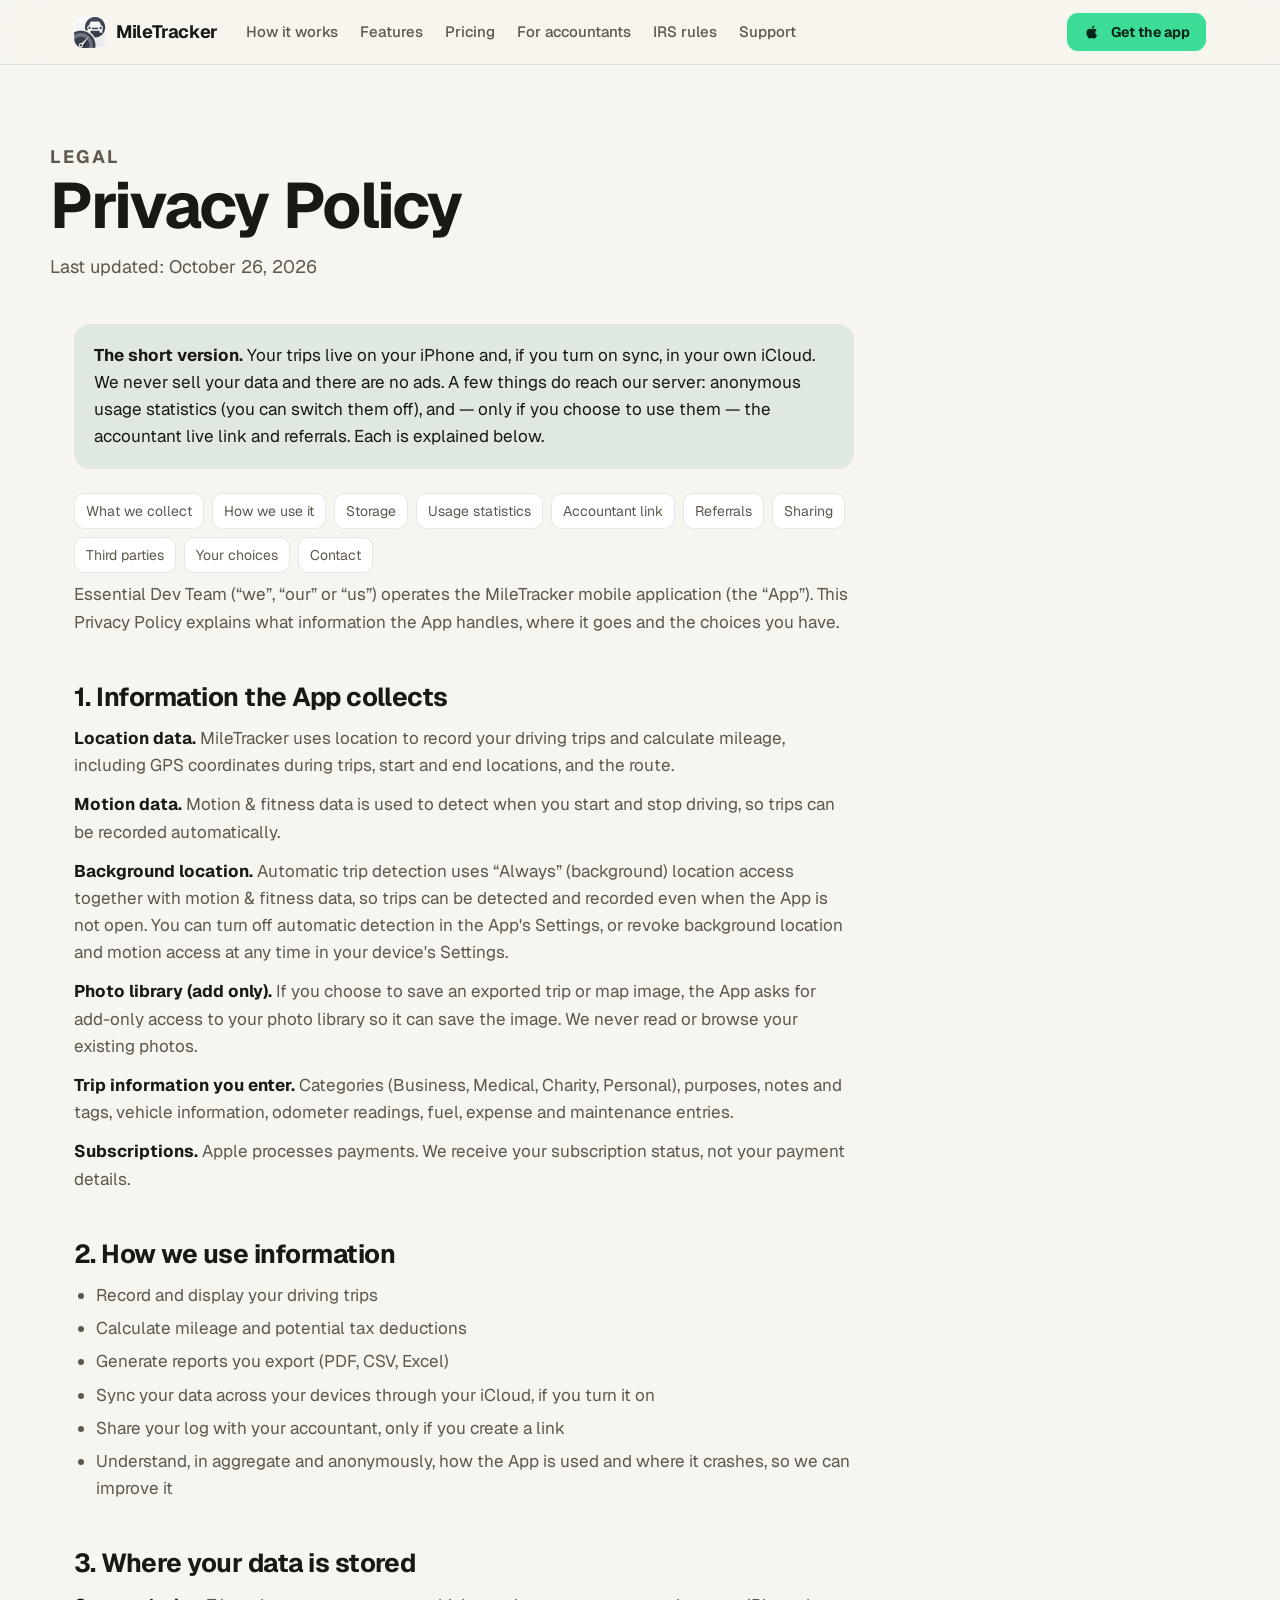
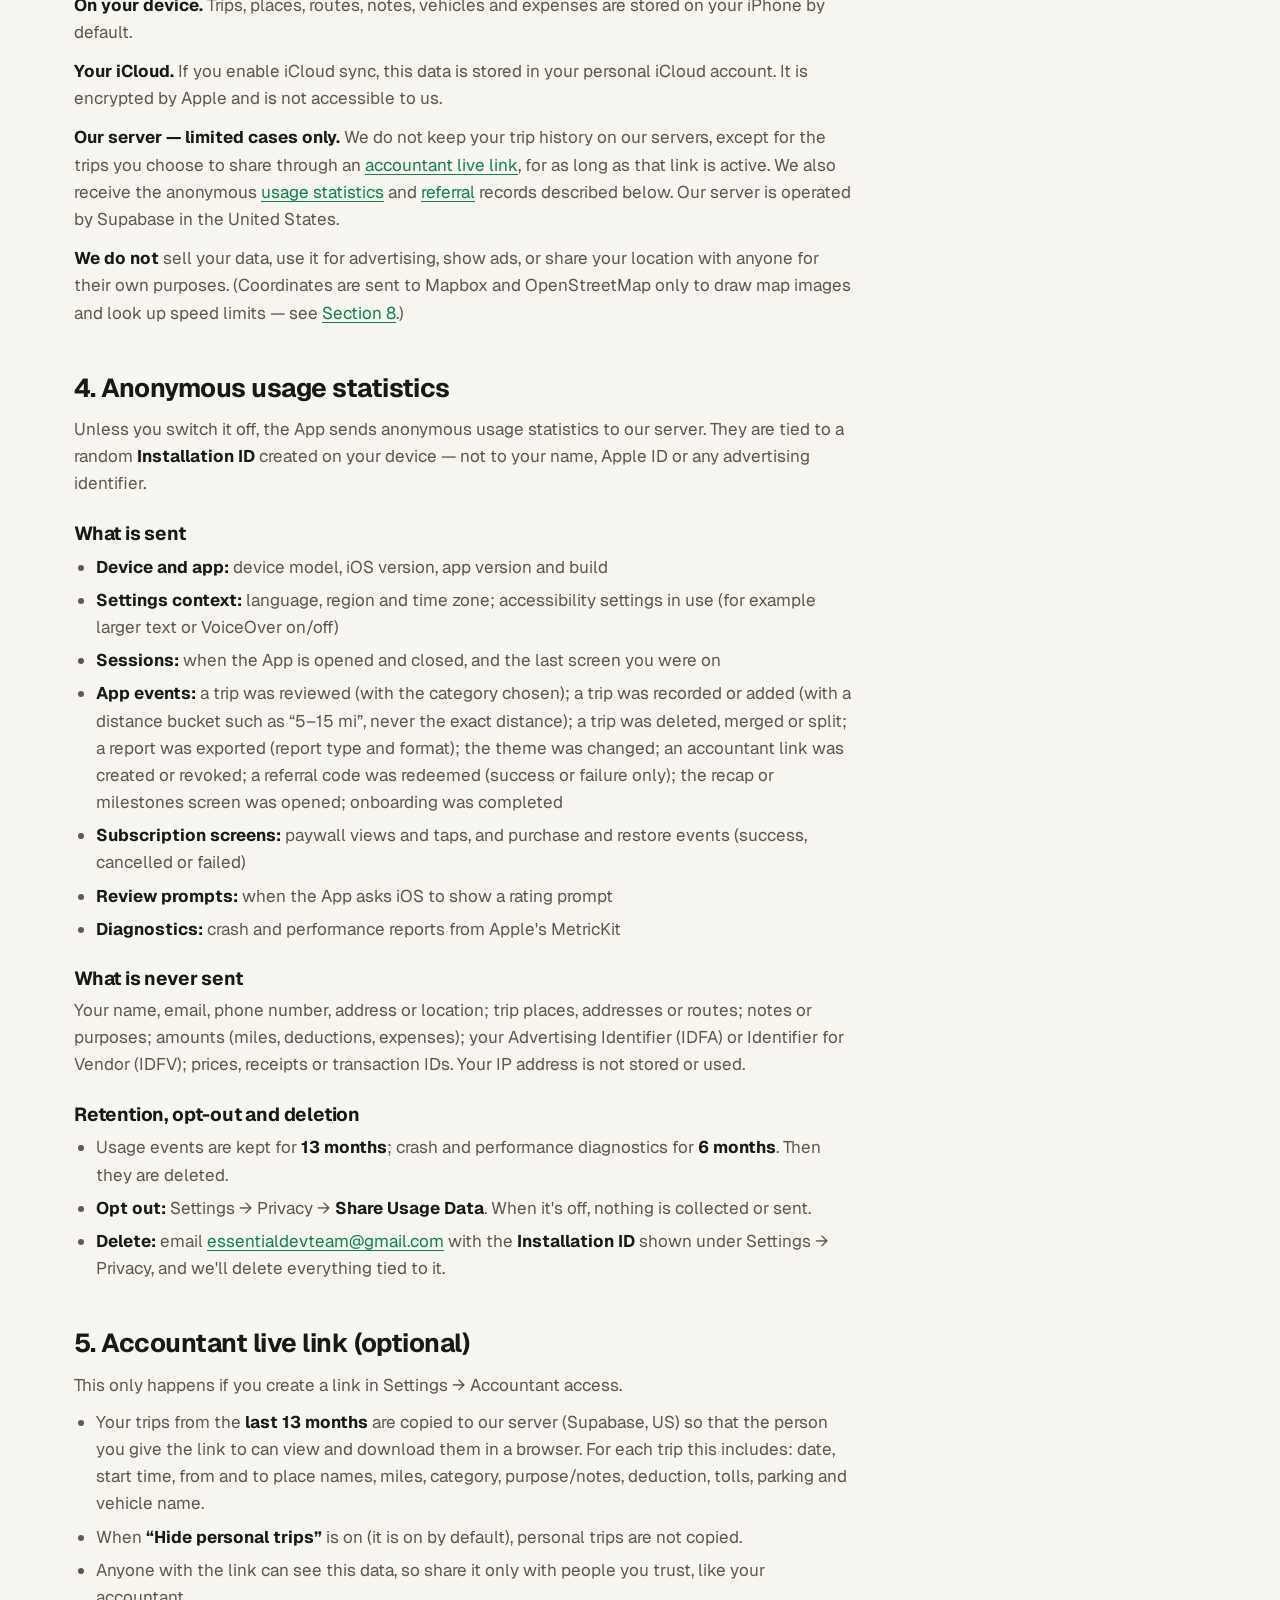
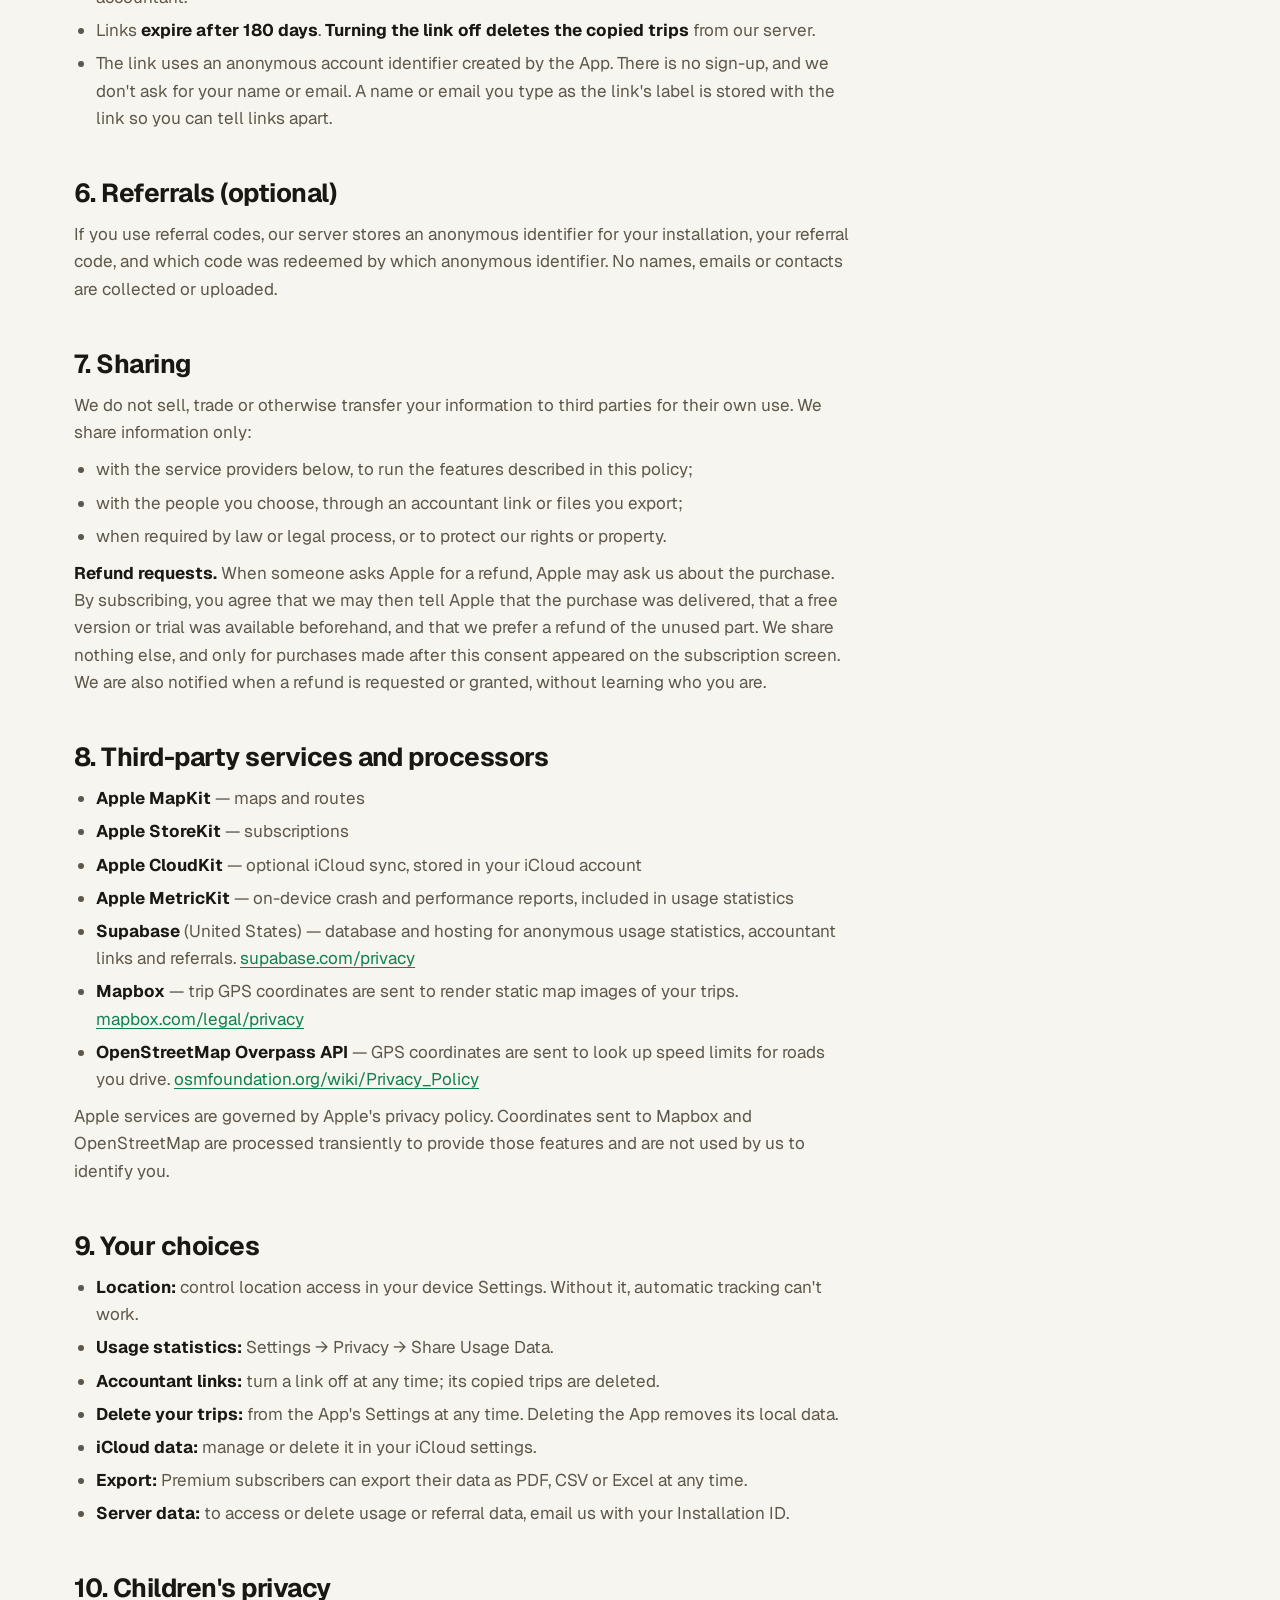
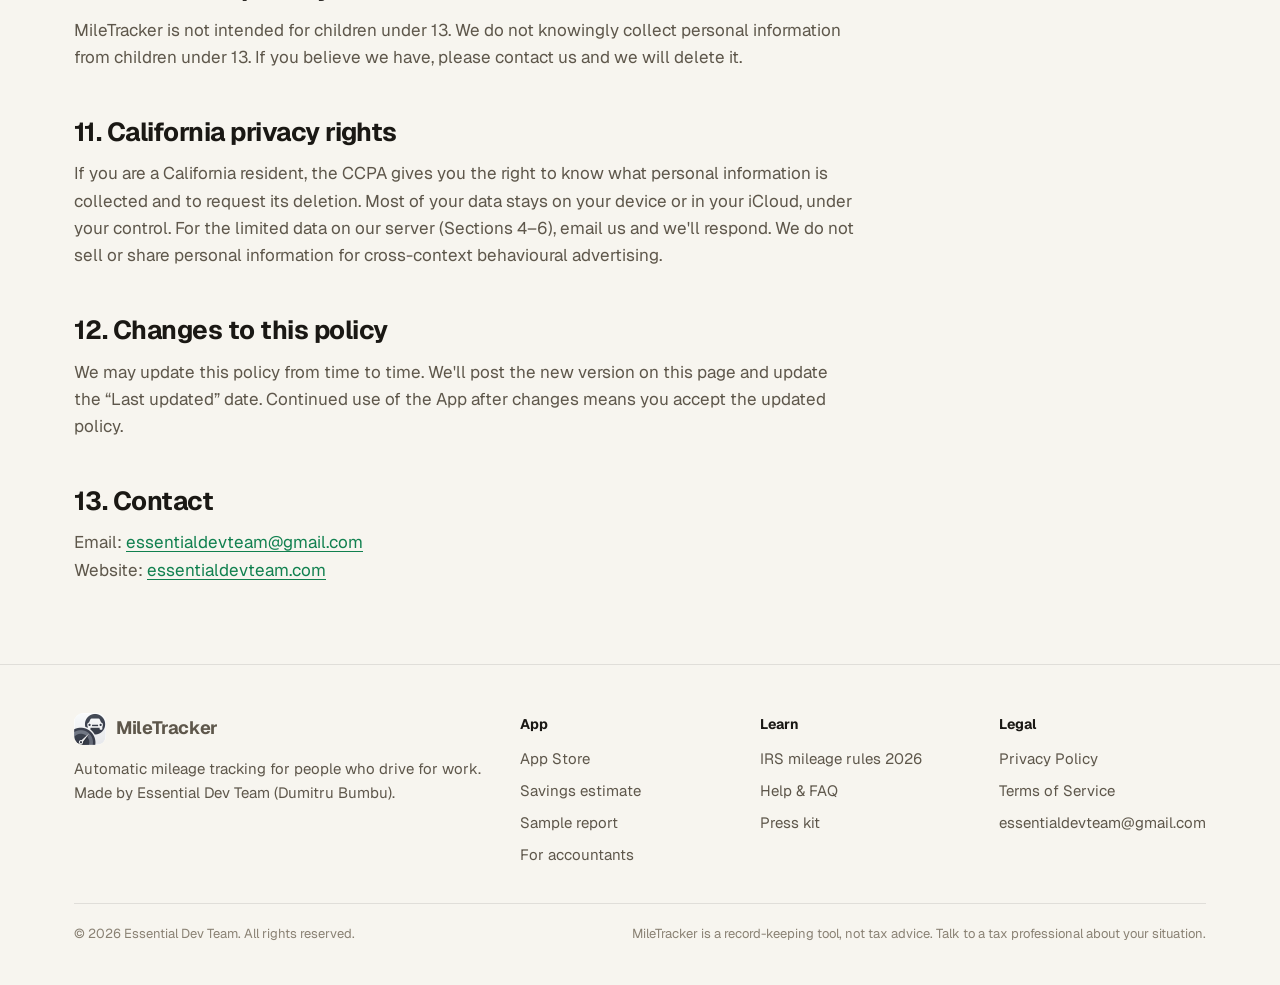
==== commit 291efe5f: "Privacy: add Refund requests paragraph (MileTracker 2.8.1) Co-Authored-By: Claude Opus 5.5 <noreply@" ====
--- a/privacy.html
+++ b/privacy.html
@@ -31,7 +31,7 @@
 </header>
 <main id="main">
 
-<div class="wrap doc-hero"><p class="eyebrow">Legal</p><h1>Privacy Policy</h1><p>Last updated: October 5, 2026</p></div>
+<div class="wrap doc-hero"><p class="eyebrow">Legal</p><h1>Privacy Policy</h1><p>Last updated: October 26, 2026</p></div>
 <div class="wrap"><div class="doc">
 <div class="callout"><p><strong>The short version.</strong> Your trips live on your iPhone and, if you turn on sync, in your own iCloud. We never sell your data and there are no ads. A few things do reach our server: anonymous usage statistics (you can switch them off), and &mdash; only if you choose to use them &mdash; the accountant live link and referrals. Each is explained below.</p></div>
 <nav class="toc" aria-label="Sections">
@@ -107,6 +107,7 @@
   <li>with the people you choose, through an accountant link or files you export;</li>
   <li>when required by law or legal process, or to protect our rights or property.</li>
 </ul>
+<p id="refunds"><strong>Refund requests.</strong> When someone asks Apple for a refund, Apple may ask us about the purchase. By subscribing, you agree that we may then tell Apple that the purchase was delivered, that a free version or trial was available beforehand, and that we prefer a refund of the unused part. We share nothing else, and only for purchases made after this consent appeared on the subscription screen. We are also notified when a refund is requested or granted, without learning who you are.</p>
 
 <h2 id="third-party">8. Third-party services and processors</h2>
 <ul>
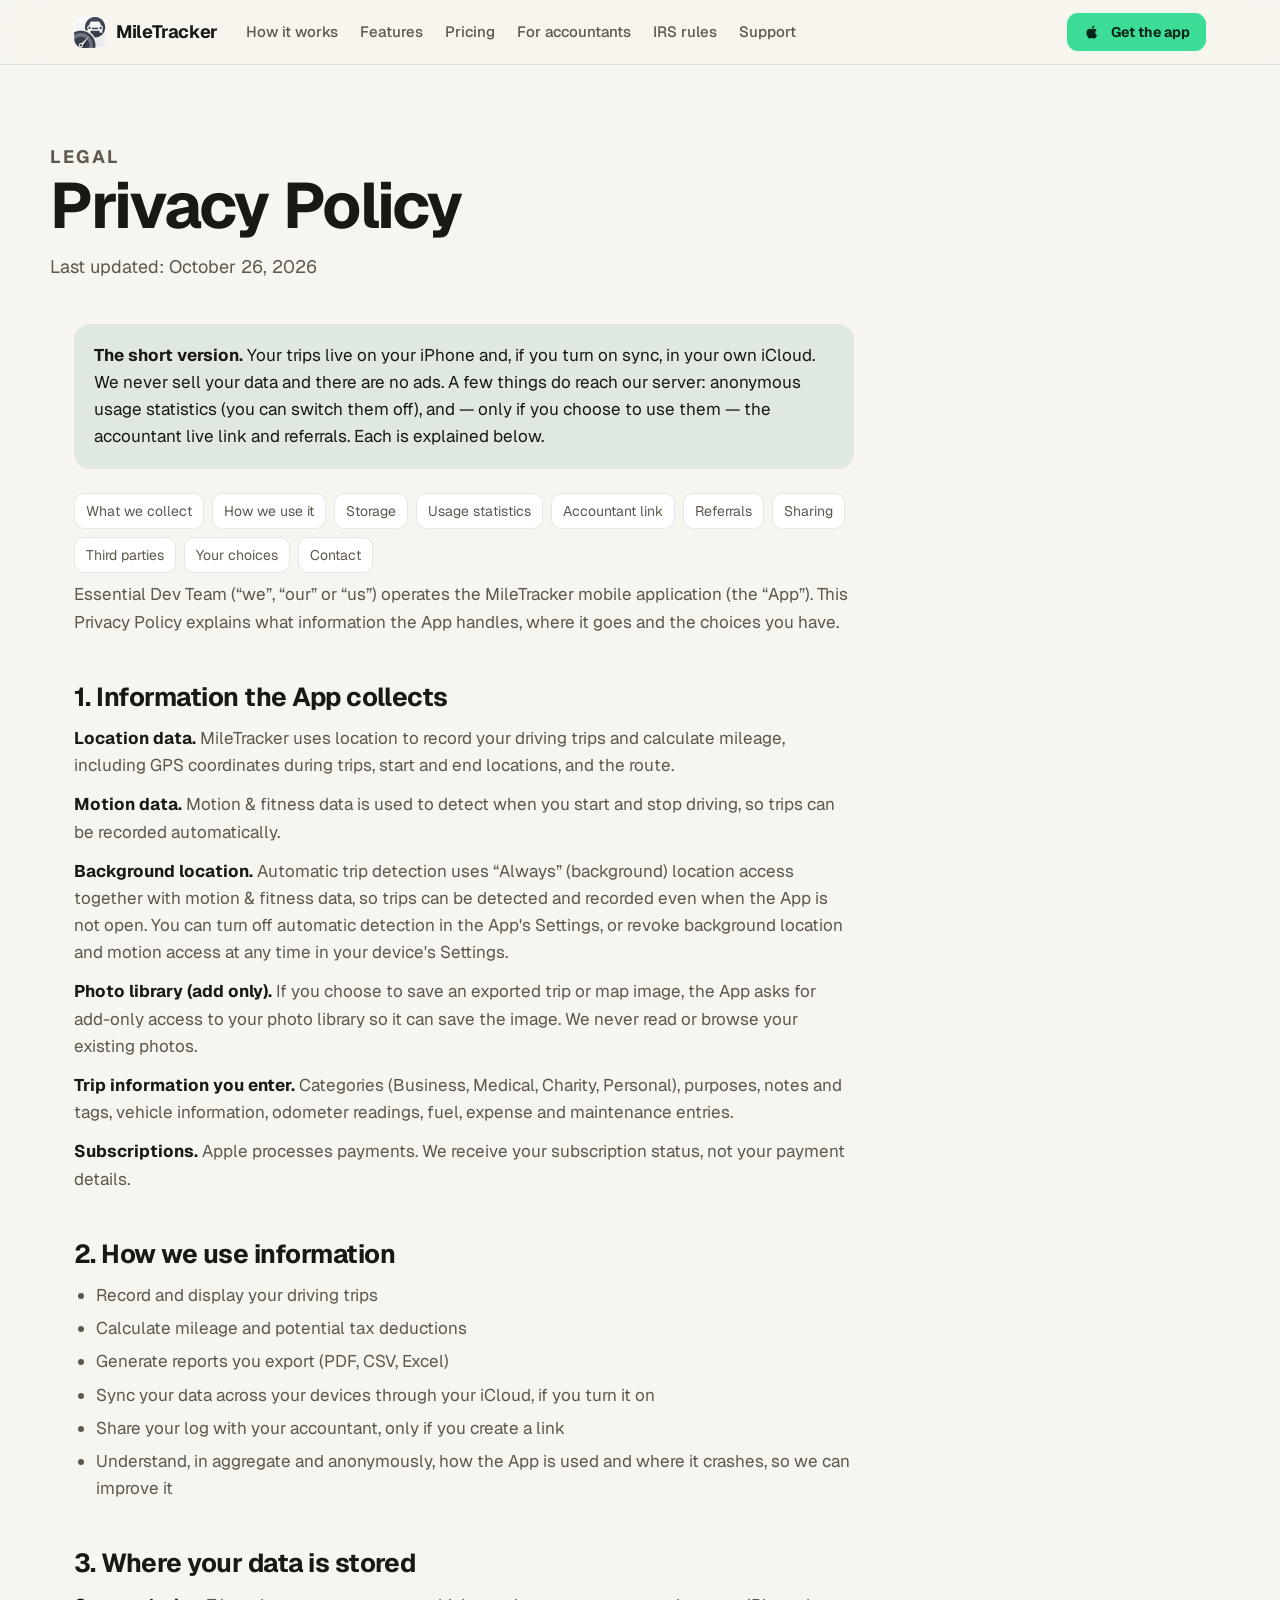
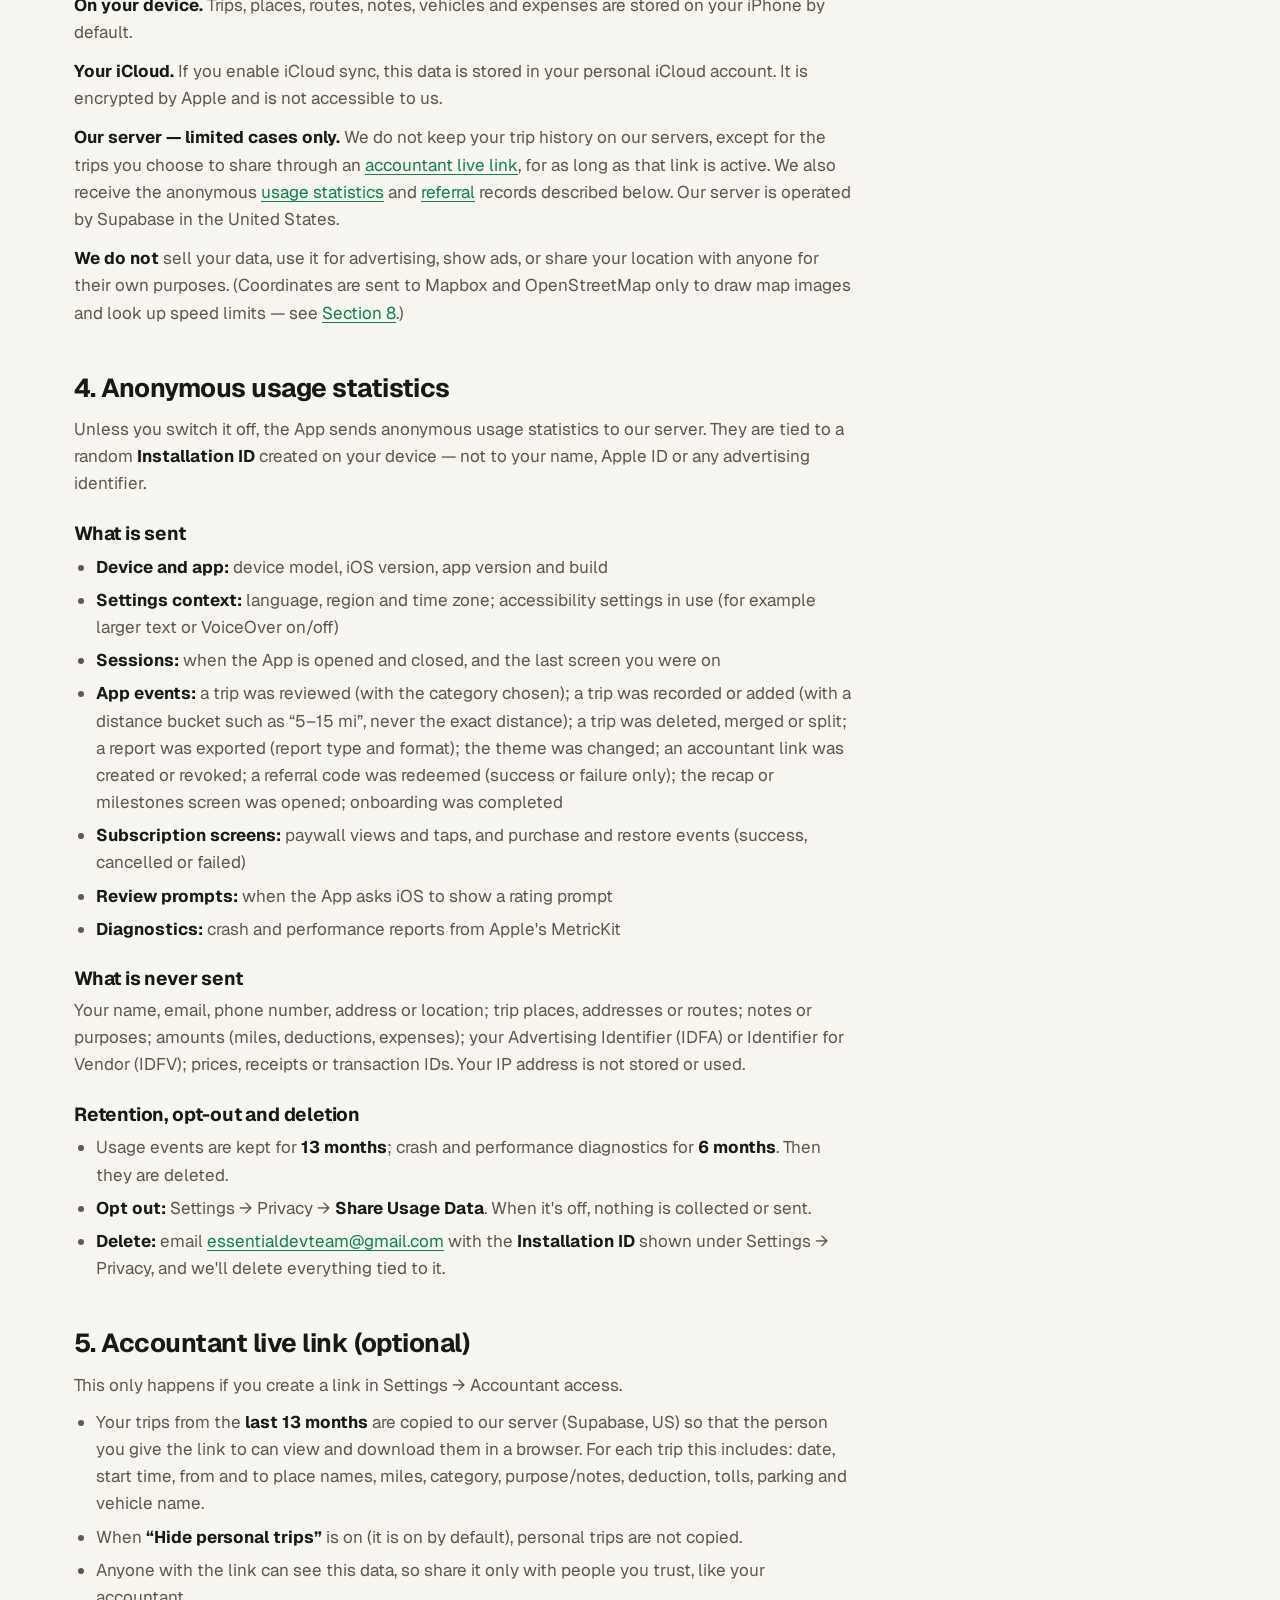
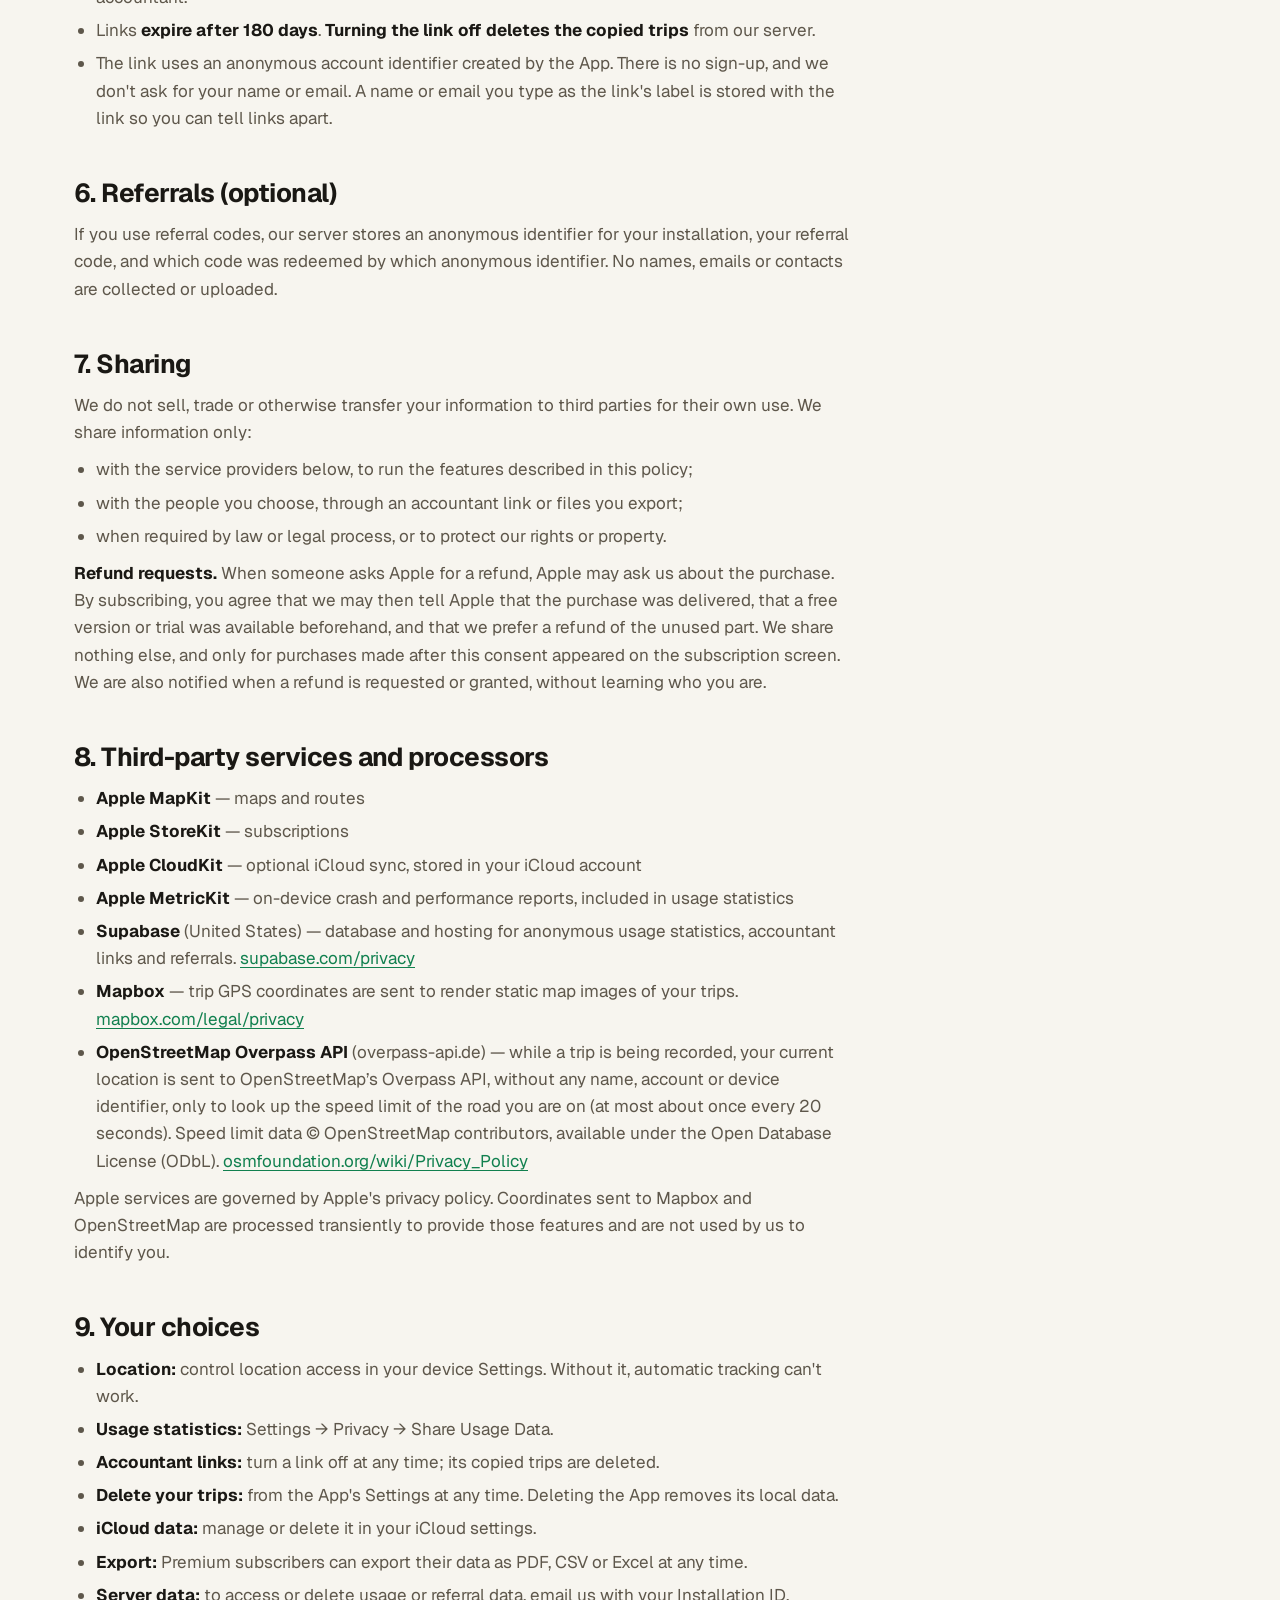
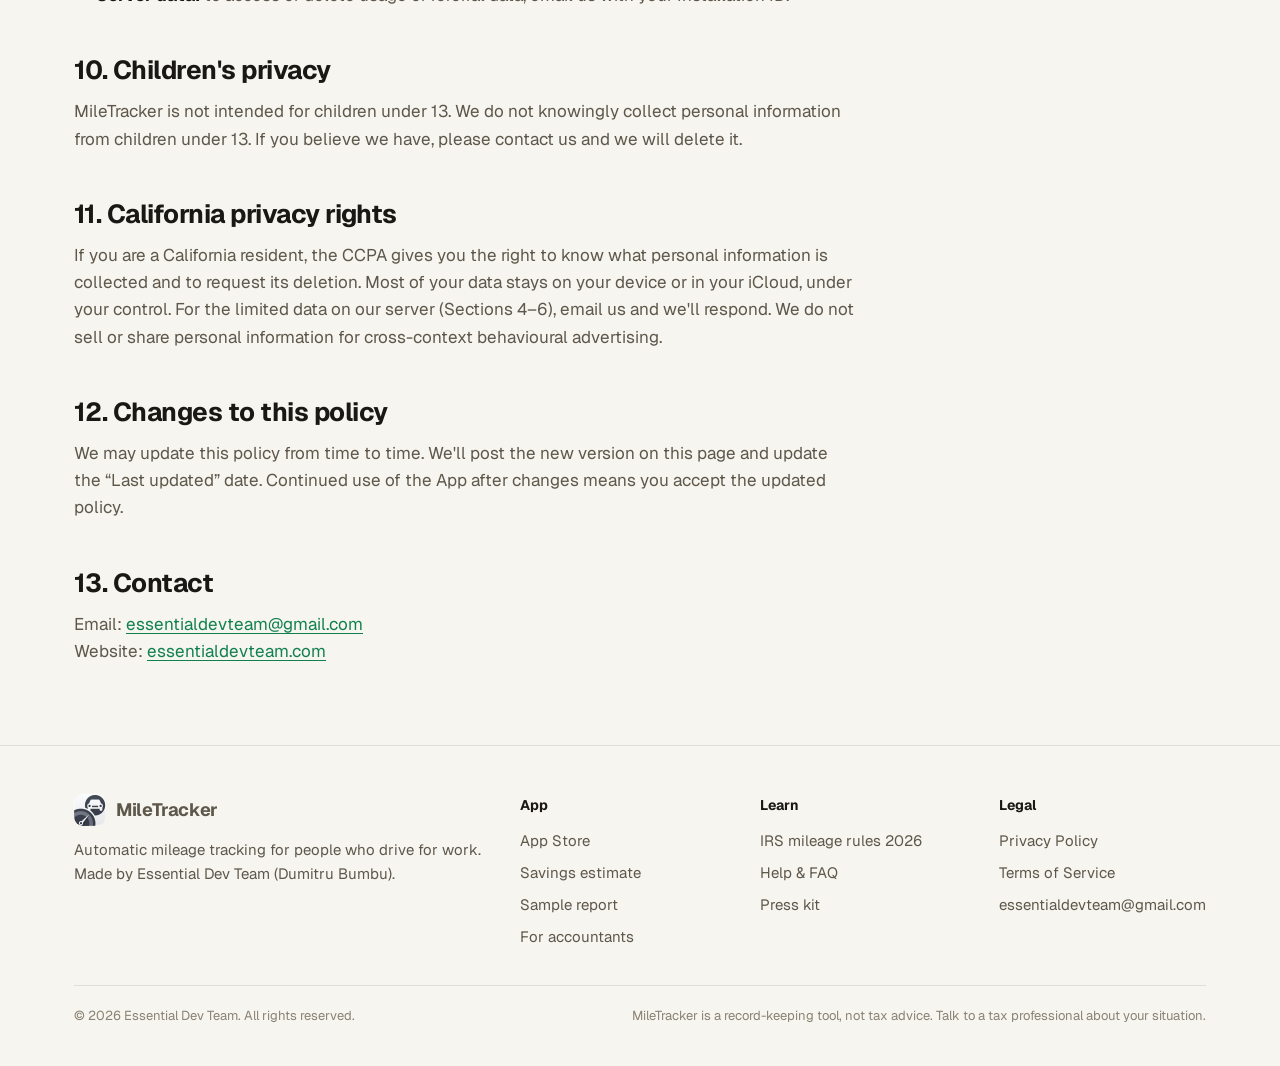
==== commit 52f9ed13: "Privacy: clarify Overpass speed-limit lookups (location, no identifier) + ODbL credit Co-Authored-By" ====
--- a/privacy.html
+++ b/privacy.html
@@ -117,7 +117,7 @@
   <li><strong>Apple MetricKit</strong> &mdash; on-device crash and performance reports, included in usage statistics</li>
   <li><strong>Supabase</strong> (United States) &mdash; database and hosting for anonymous usage statistics, accountant links and referrals. <a href="https://supabase.com/privacy">supabase.com/privacy</a></li>
   <li><strong>Mapbox</strong> &mdash; trip GPS coordinates are sent to render static map images of your trips. <a href="https://www.mapbox.com/legal/privacy">mapbox.com/legal/privacy</a></li>
-  <li><strong>OpenStreetMap Overpass API</strong> &mdash; GPS coordinates are sent to look up speed limits for roads you drive. <a href="https://osmfoundation.org/wiki/Privacy_Policy">osmfoundation.org/wiki/Privacy_Policy</a></li>
+  <li><strong>OpenStreetMap Overpass API</strong> (overpass-api.de) &mdash; while a trip is being recorded, your current location is sent to OpenStreetMap&rsquo;s Overpass API, without any name, account or device identifier, only to look up the speed limit of the road you are on (at most about once every 20 seconds). Speed limit data &copy; OpenStreetMap contributors, available under the Open Database License (ODbL). <a href="https://osmfoundation.org/wiki/Privacy_Policy">osmfoundation.org/wiki/Privacy_Policy</a></li>
 </ul>
 <p>Apple services are governed by Apple's privacy policy. Coordinates sent to Mapbox and OpenStreetMap are processed transiently to provide those features and are not used by us to identify you.</p>
 
